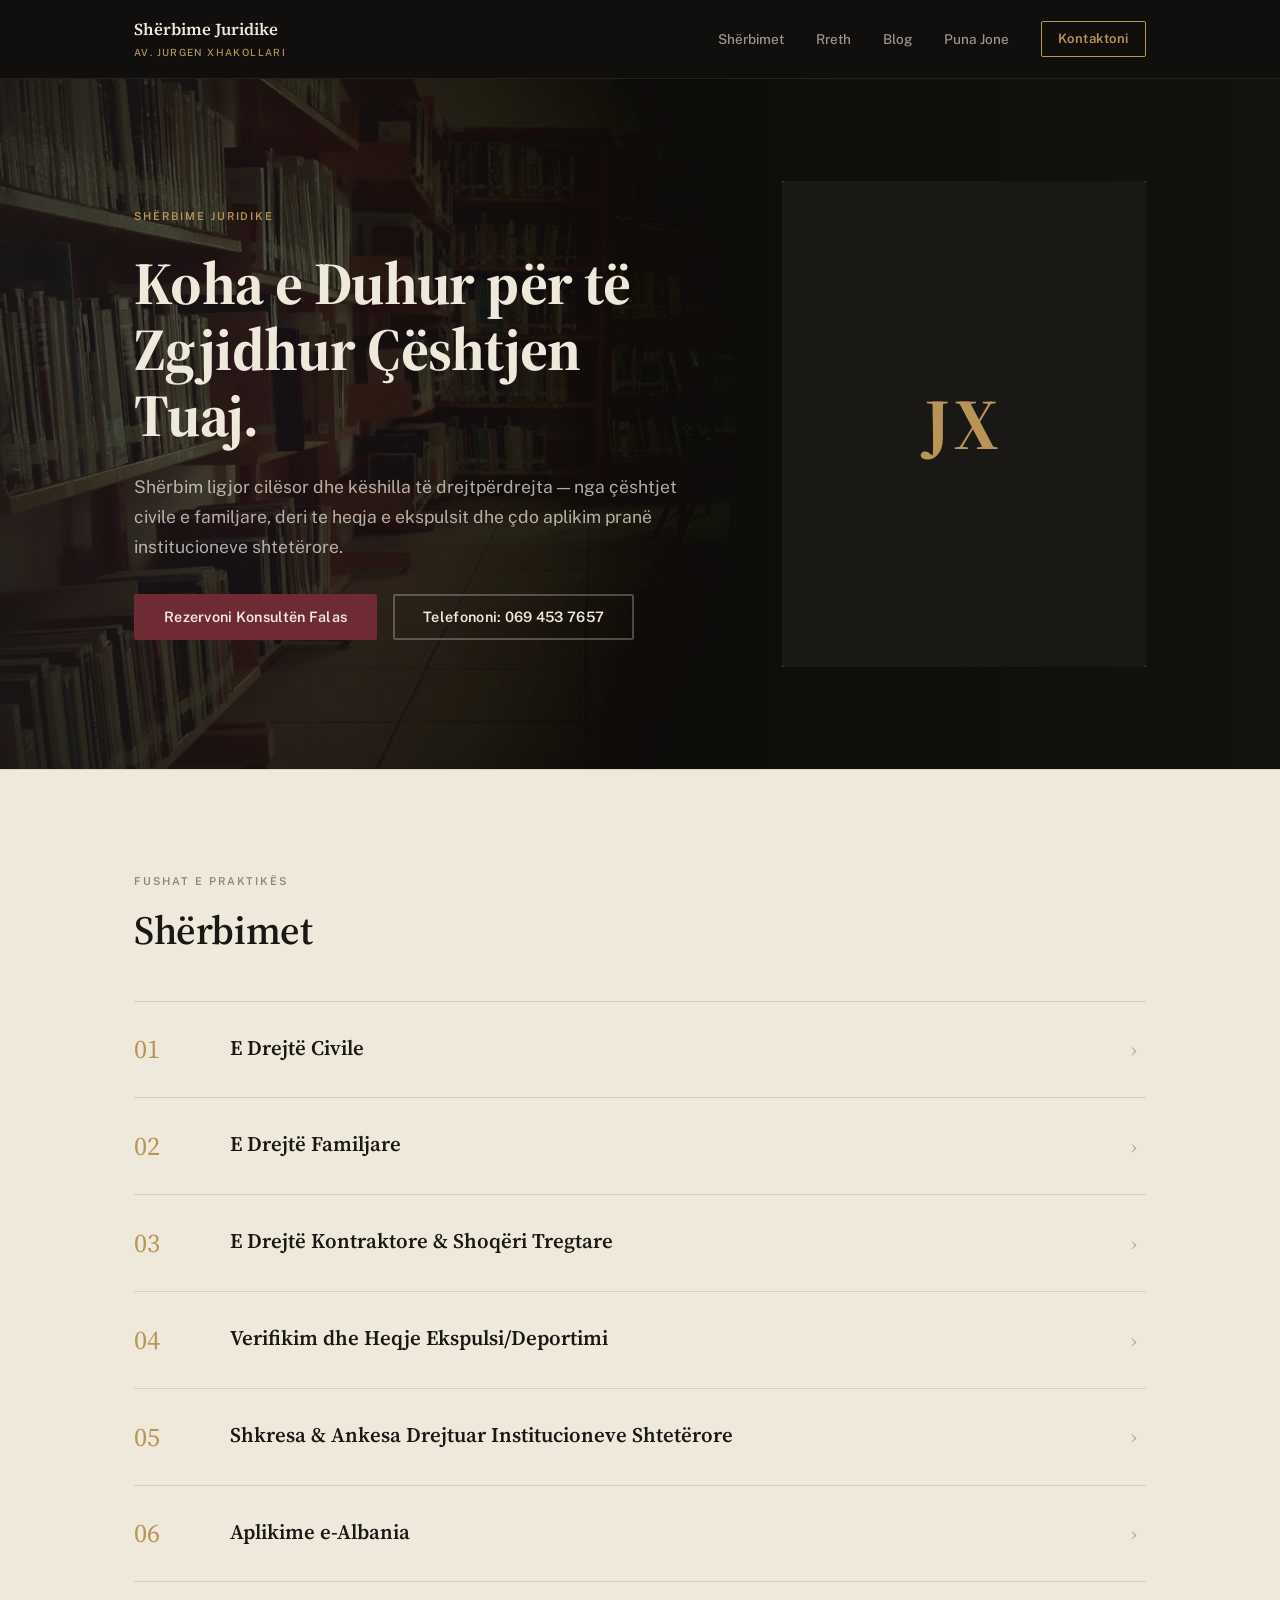
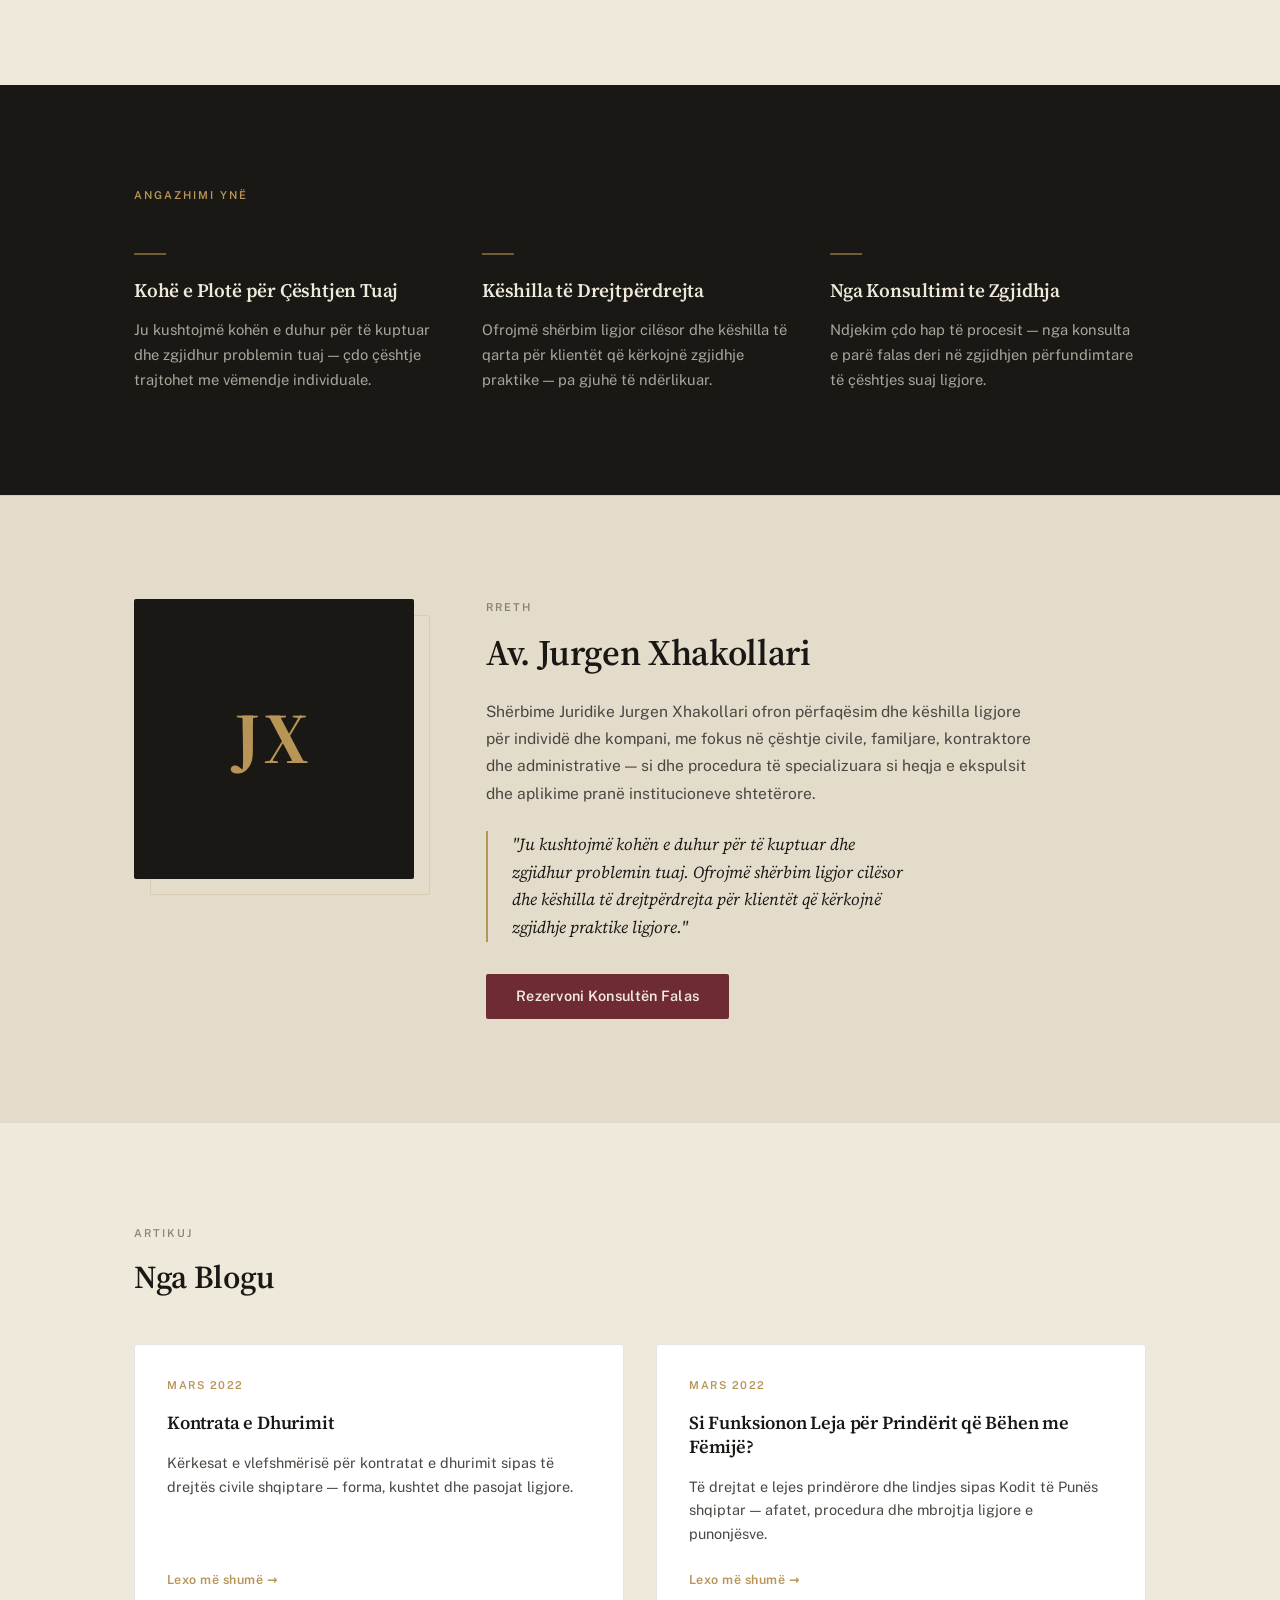
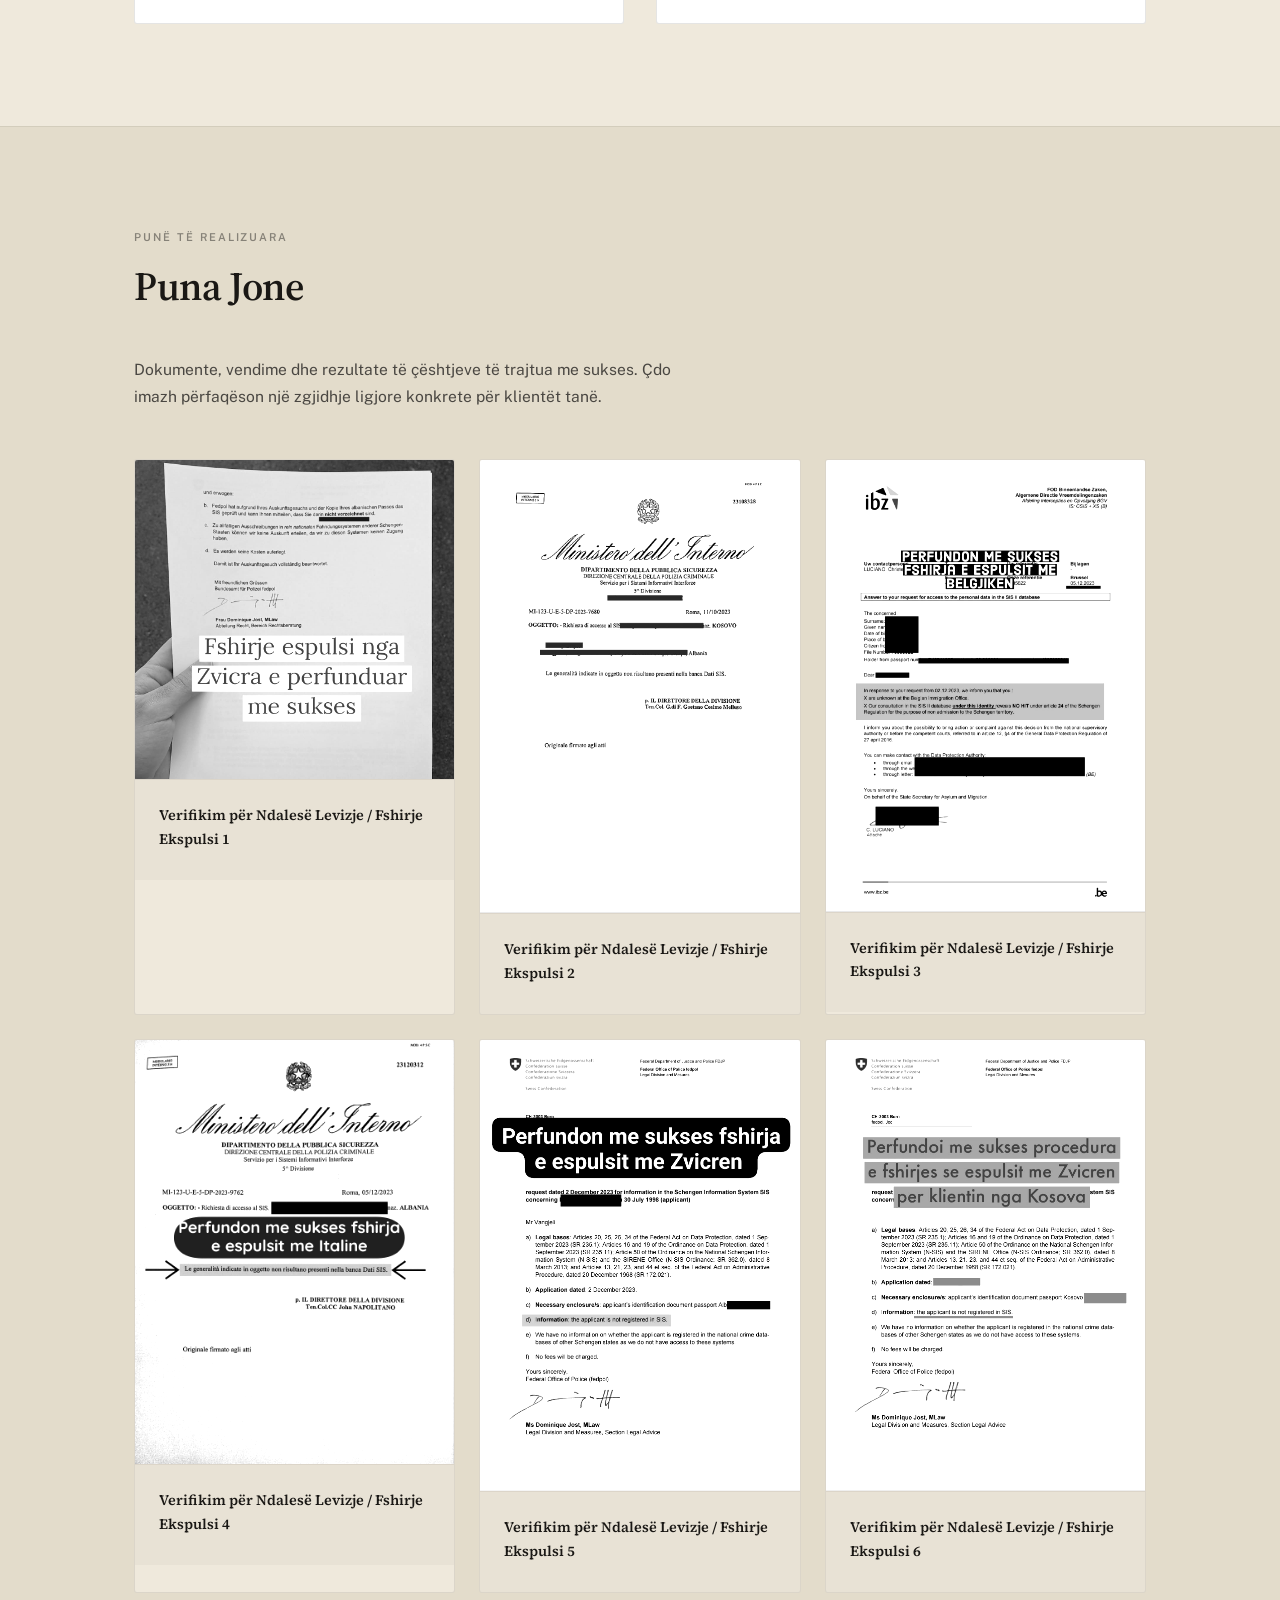
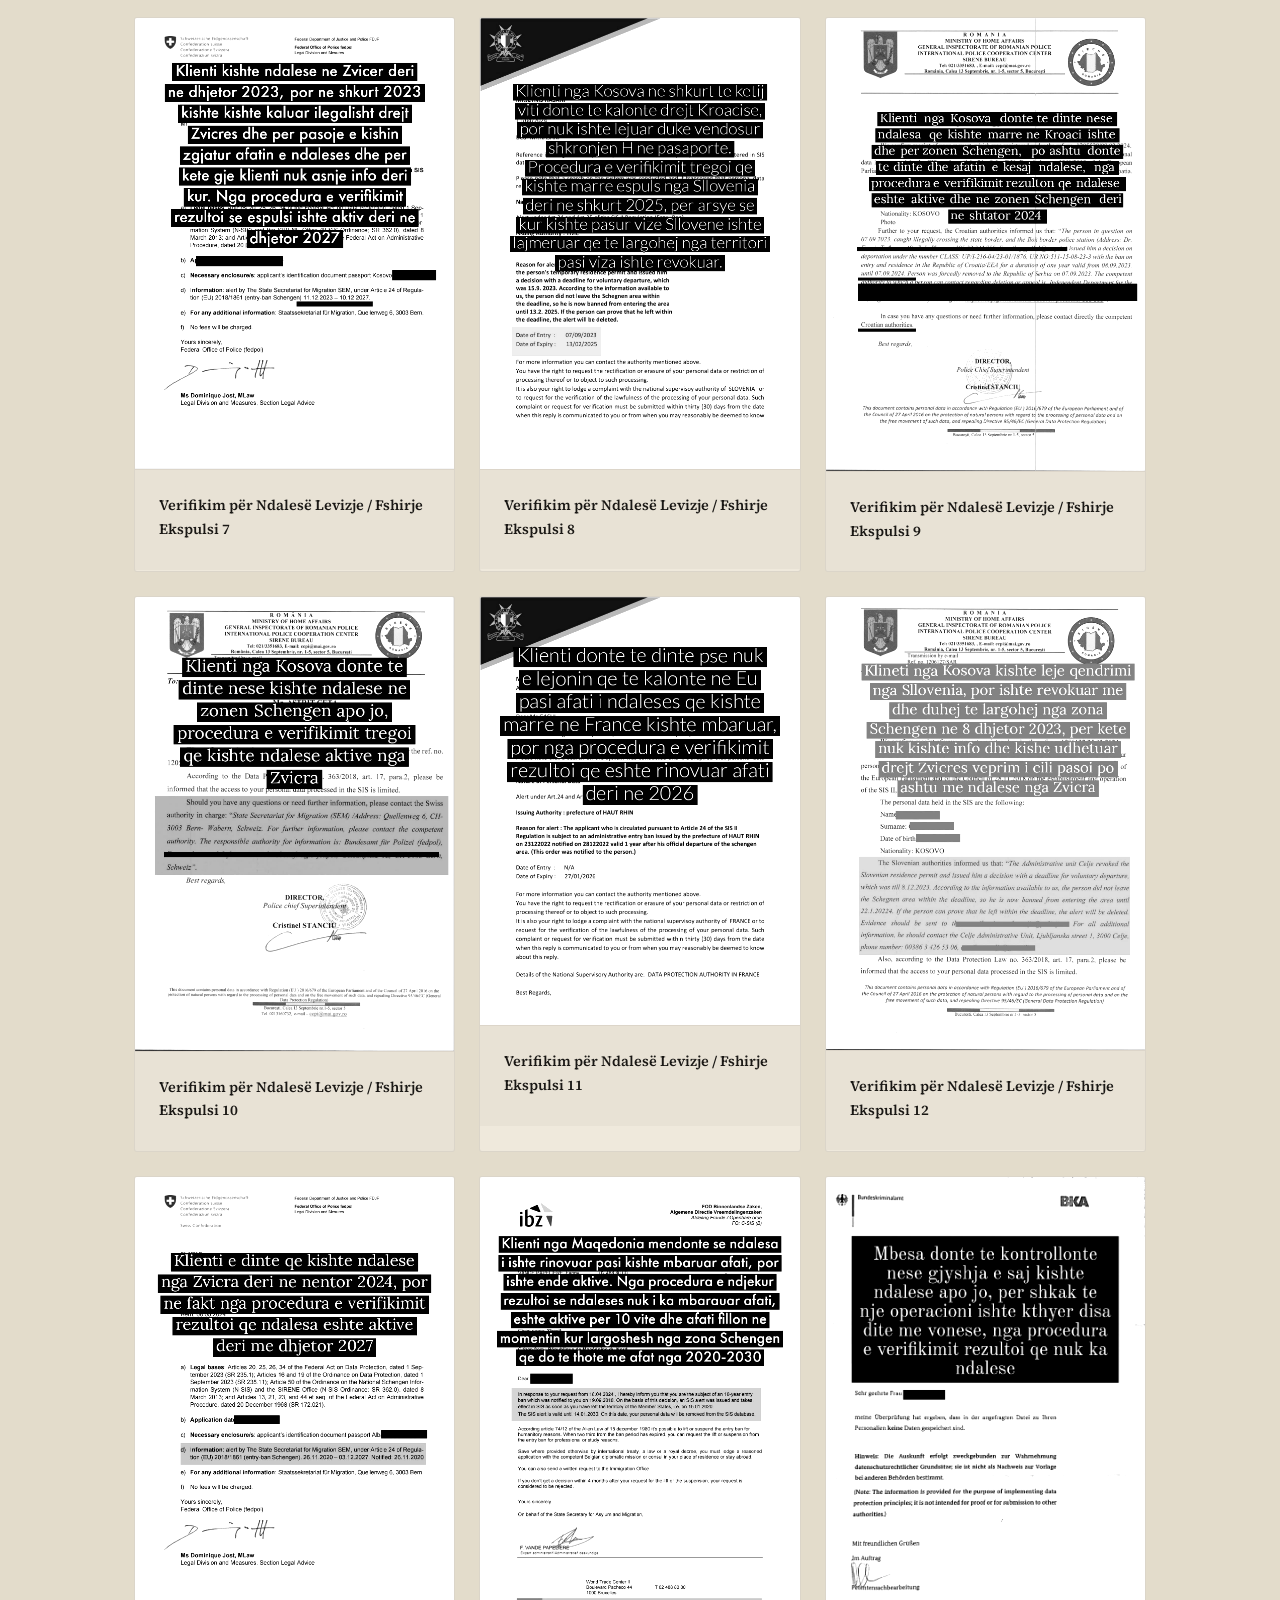
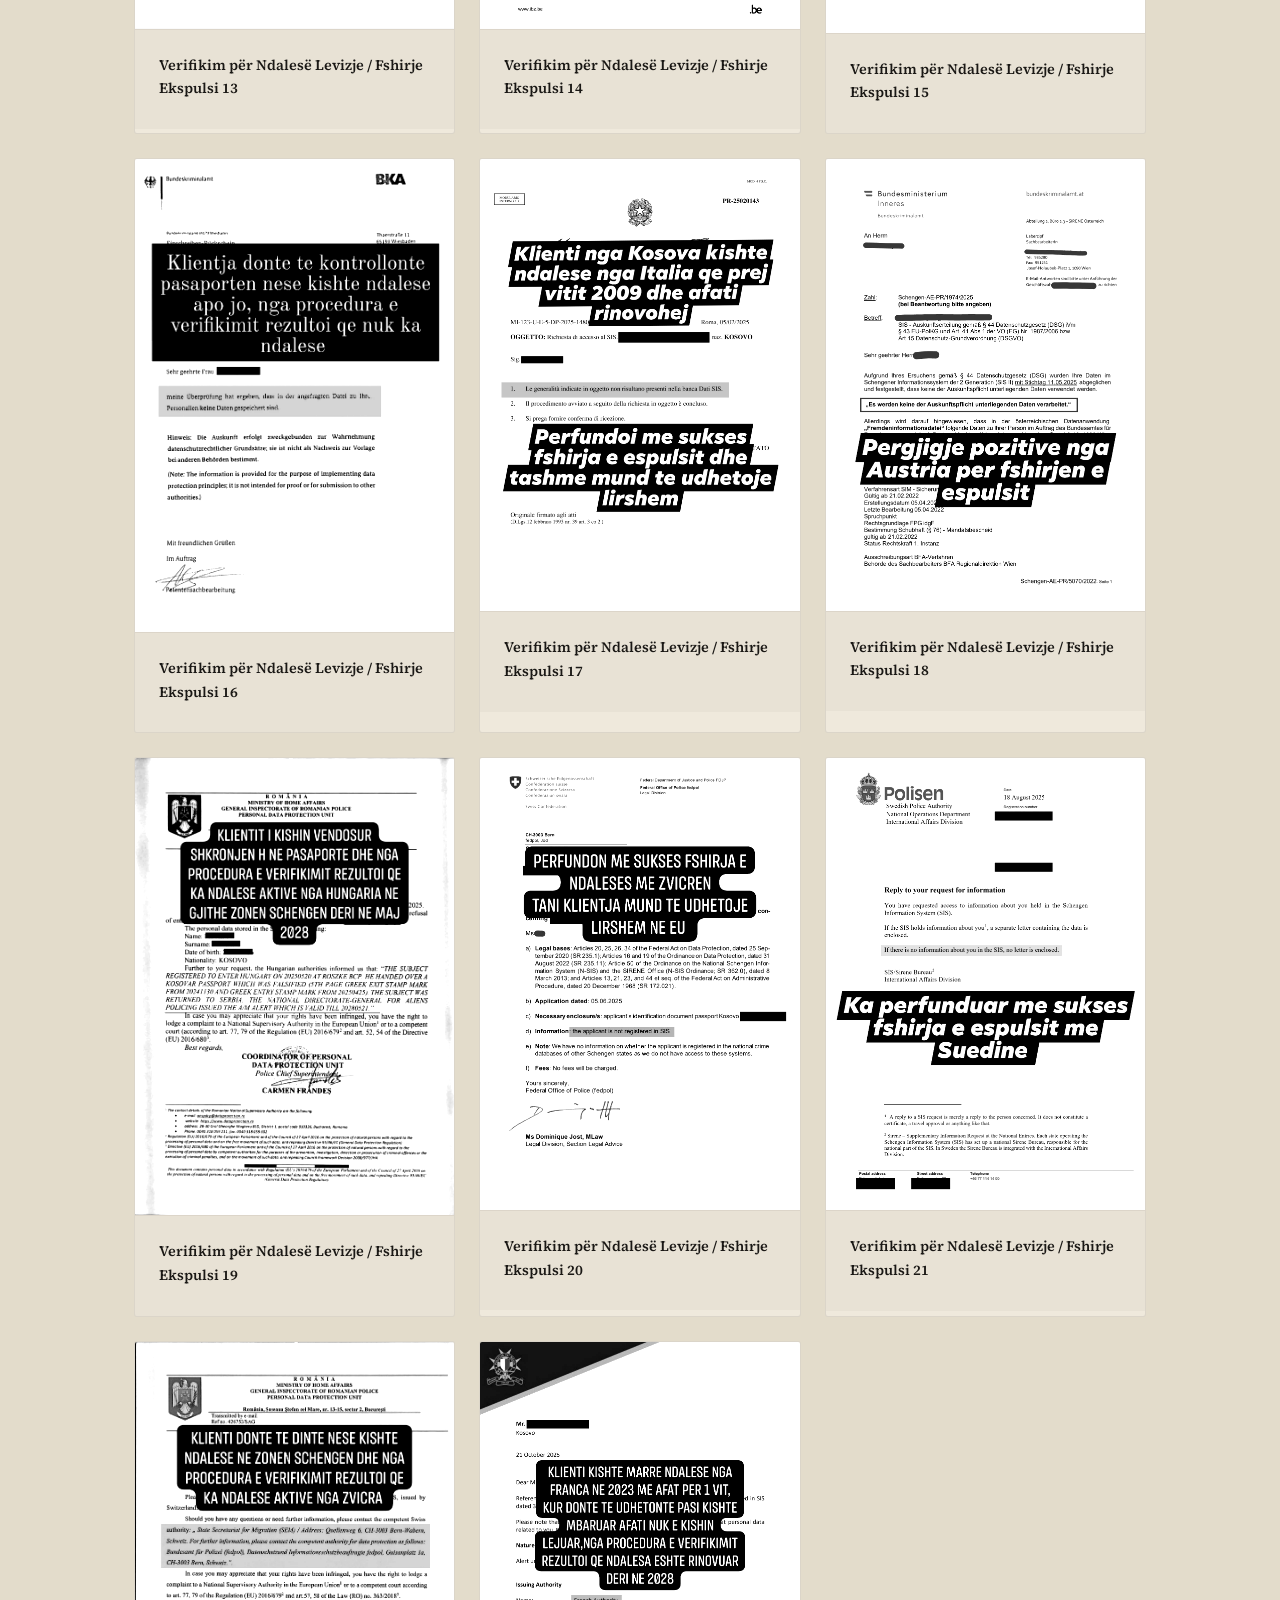
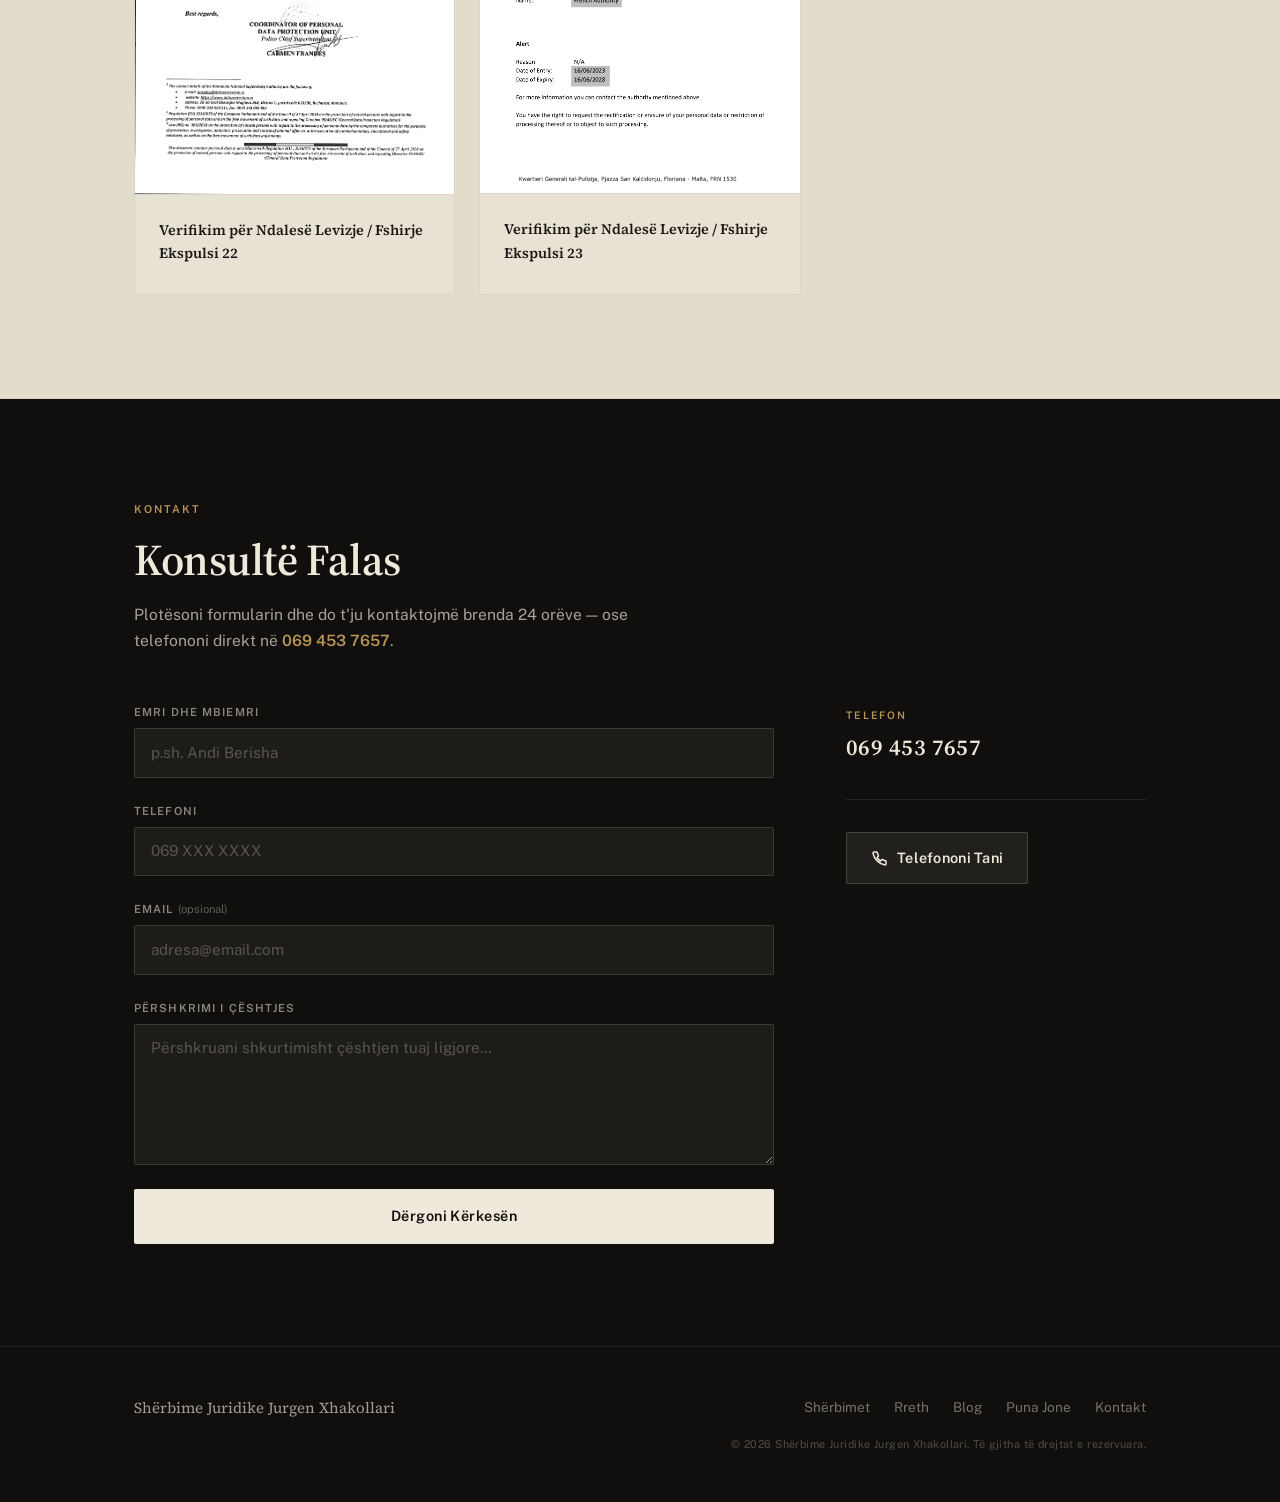
==== index.html @ 46c00a50 "Initial commit: Shërbime Juridike website" ====
<!DOCTYPE html>
<html lang="sq">
<head>
  <meta charset="UTF-8" />
  <meta name="viewport" content="width=device-width, initial-scale=1.0" />
  <title>Shërbime Juridike — Av. Jurgen Xhakollari</title>
  <meta name="description" content="Shërbim ligjor cilësor dhe këshilla të drejtpërdrejta — E Drejtë Civile, Familjare, Kontraktore, Heqje Ekspulsi dhe Aplikime e-Albania. Konsultë falas: 069 453 7657." />
  <link rel="preconnect" href="https://fonts.googleapis.com" />
  <link rel="preconnect" href="https://fonts.gstatic.com" crossorigin />
  <link href="https://fonts.googleapis.com/css2?family=Source+Serif+4:ital,opsz,wght@0,8..60,400;0,8..60,600;0,8..60,700;1,8..60,400;1,8..60,600&family=Public+Sans:ital,wght@0,300;0,400;0,500;0,600;1,400&display=swap" rel="stylesheet" />
  <link rel="stylesheet" href="styles.css" />
</head>
<body>

  <!-- HEADER -->
  <header class="site-header" role="banner">
    <div class="header-inner">
      <a href="#" class="brand" aria-label="Shërbime Juridike Jurgen Xhakollari — Kreu">
        <span class="brand-name">Shërbime Juridike</span>
        <span class="brand-sub">Av. Jurgen Xhakollari</span>
      </a>
      <nav class="header-nav" aria-label="Navigimi kryesor">
        <a href="#sherbime" class="nav-link">Shërbimet</a>
        <a href="#rreth" class="nav-link">Rreth</a>
        <a href="#blog" class="nav-link">Blog</a>
        <a href="#puna" class="nav-link">Puna Jone</a>
        <a href="#kontakt" class="nav-cta">Kontaktoni</a>
      </nav>
    </div>
  </header>

  <!-- HERO -->
  <section class="hero" id="kreu" aria-labelledby="hero-heading">
    <div class="hero-bg-video" aria-hidden="true">
      <video autoplay muted loop playsinline poster="assets/video/poster.jpg">
        <source src="assets/video/18969594-hd_1920_1080_60fps.webm" type="video/webm" />
      </video>
    </div>
    <div class="hero-inner">

      <div class="hero-text">
        <p class="eyebrow">SHËRBIME JURIDIKE</p>
        <h1 id="hero-heading" class="hero-headline">Koha e Duhur për të Zgjidhur Çështjen Tuaj.</h1>
        <p class="hero-sub">Shërbim ligjor cilësor dhe këshilla të drejtpërdrejta — nga çështjet civile e familjare, deri te heqja e ekspulsit dhe çdo aplikim pranë institucioneve shtetërore.</p>
        <div class="hero-actions">
          <a href="#kontakt" class="btn btn-primary">Rezervoni Konsultën Falas</a>
          <a href="tel:0694537657" class="btn btn-outline">Telefononi: 069 453 7657</a>
        </div>
      </div>

      <div class="hero-photo-wrap">
        <div class="photo-duotone hero-photo">
          <img
            src="https://sherbimejuridikejxh.weebly.com/uploads/1/4/0/1/140126273/editor/screenshot-20220303-160237-facebook.jpg?1646320125"
            alt="Av. Jurgen Xhakollari"
            width="420"
            height="560"
            loading="eager"
            onerror="this.closest('.photo-duotone').classList.add('photo-fallback')"
          />
          <span class="photo-initials" aria-hidden="true">JX</span>
        </div>
      </div>

    </div>
  </section>

  <!-- PRACTICE INDEX -->
  <section class="section-index" id="sherbime" aria-labelledby="index-heading">
    <div class="content-wrap">
      <p class="eyebrow eyebrow--dark">FUSHAT E PRAKTIKËS</p>
      <h2 id="index-heading" class="index-section-title">Shërbimet</h2>

      <ol class="practice-index" aria-label="Fushat e praktikës ligjore">

        <li class="index-entry" data-entry="0">
          <button class="index-head" id="btn-0" aria-expanded="false" aria-controls="body-0">
            <span class="index-num" aria-hidden="true">01</span>
            <span class="index-title">E Drejtë Civile</span>
            <span class="index-arrow" aria-hidden="true">›</span>
          </button>
          <div class="index-body" id="body-0" role="region" aria-labelledby="btn-0">
            <div class="index-body-inner">
              <p class="index-detail">Kërkesa dhe akte gjyqësore për të drejtat e pronësisë, bashkëpronësisë, uzufruktit, servitutit dhe posedimit; trashëgimi ligjore dhe testamentare; regjistrim prone pranë ASHK; përpilim kërkesash dhe dokumentesh ligjore.</p>
            </div>
          </div>
        </li>

        <li class="index-entry" data-entry="1">
          <button class="index-head" id="btn-1" aria-expanded="false" aria-controls="body-1">
            <span class="index-num" aria-hidden="true">02</span>
            <span class="index-title">E Drejtë Familjare</span>
            <span class="index-arrow" aria-hidden="true">›</span>
          </button>
          <div class="index-body" id="body-1" role="region" aria-labelledby="btn-1">
            <div class="index-body-inner">
              <p class="index-detail">Asistencë, përpilim dhe mbrojtje ligjore në divorc; caktim, kontestim ose modifikim alimentacioni; kontestim atësie ose amësie; çështje të tjera të së drejtës familjare.</p>
            </div>
          </div>
        </li>

        <li class="index-entry" data-entry="2">
          <button class="index-head" id="btn-2" aria-expanded="false" aria-controls="body-2">
            <span class="index-num" aria-hidden="true">03</span>
            <span class="index-title">E Drejtë Kontraktore &amp; Shoqëri Tregtare</span>
            <span class="index-arrow" aria-hidden="true">›</span>
          </button>
          <div class="index-body" id="body-2" role="region" aria-labelledby="btn-2">
            <div class="index-body-inner">
              <p class="index-detail">Përpilim statuti dhe dokumentesh themeluese për shoqëri tregtare; konsulencë për hartimin e të gjitha llojeve të kontratave.</p>
            </div>
          </div>
        </li>

        <li class="index-entry" data-entry="3">
          <button class="index-head" id="btn-3" aria-expanded="false" aria-controls="body-3">
            <span class="index-num" aria-hidden="true">04</span>
            <span class="index-title">Verifikim dhe Heqje Ekspulsi/Deportimi</span>
            <span class="index-arrow" aria-hidden="true">›</span>
          </button>
          <div class="index-body" id="body-3" role="region" aria-labelledby="btn-3">
            <div class="index-body-inner">
              <p class="index-detail">Verifikim dhe heqje e urdhrave të ekspulsit ose deportimit — procedurë e plotë, e ligjshme dhe e dokumentuar.</p>
            </div>
          </div>
        </li>

        <li class="index-entry" data-entry="4">
          <button class="index-head" id="btn-4" aria-expanded="false" aria-controls="body-4">
            <span class="index-num" aria-hidden="true">05</span>
            <span class="index-title">Shkresa &amp; Ankesa Drejtuar Institucioneve Shtetërore</span>
            <span class="index-arrow" aria-hidden="true">›</span>
          </button>
          <div class="index-body" id="body-4" role="region" aria-labelledby="btn-4">
            <div class="index-body-inner">
              <p class="index-detail">Përpilim i shkresave dhe ankesave zyrtare drejtuar çdo institucioni shtetëror.</p>
            </div>
          </div>
        </li>

        <li class="index-entry" data-entry="5">
          <button class="index-head" id="btn-5" aria-expanded="false" aria-controls="body-5">
            <span class="index-num" aria-hidden="true">06</span>
            <span class="index-title">Aplikime e-Albania</span>
            <span class="index-arrow" aria-hidden="true">›</span>
          </button>
          <div class="index-body" id="body-5" role="region" aria-labelledby="btn-5">
            <div class="index-body-inner">
              <p class="index-detail">Aplikime shërbimesh ASHK, regjistrim në Regjistrin e Pronarëve Përfitues, Deklaratë Vjetore e të Ardhurave Personale (e-filing), dhe çdo shërbim tjetër të portalit e-Albania.</p>
            </div>
          </div>
        </li>

      </ol>
    </div>
  </section>

  <!-- WHY -->
  <section class="section-why" id="pse" aria-labelledby="why-heading">
    <div class="content-wrap">
      <p class="eyebrow">ANGAZHIMI YNË</p>
      <h2 id="why-heading" class="sr-only">Pse Shërbime Juridike Jurgen Xhakollari</h2>
      <div class="why-pillars">

        <div class="why-pillar">
          <div class="pillar-line" aria-hidden="true"></div>
          <h3 class="pillar-title">Kohë e Plotë për Çështjen Tuaj</h3>
          <p class="pillar-body">Ju kushtojmë kohën e duhur për të kuptuar dhe zgjidhur problemin tuaj — çdo çështje trajtohet me vëmendje individuale.</p>
        </div>

        <div class="why-pillar">
          <div class="pillar-line" aria-hidden="true"></div>
          <h3 class="pillar-title">Këshilla të Drejtpërdrejta</h3>
          <p class="pillar-body">Ofrojmë shërbim ligjor cilësor dhe këshilla të qarta për klientët që kërkojnë zgjidhje praktike — pa gjuhë të ndërlikuar.</p>
        </div>

        <div class="why-pillar">
          <div class="pillar-line" aria-hidden="true"></div>
          <h3 class="pillar-title">Nga Konsultimi te Zgjidhja</h3>
          <p class="pillar-body">Ndjekim çdo hap të procesit — nga konsulta e parë falas deri në zgjidhjen përfundimtare të çështjes suaj ligjore.</p>
        </div>

      </div>
    </div>
  </section>

  <!-- ABOUT -->
  <section class="section-about" id="rreth" aria-labelledby="about-heading">
    <div class="content-wrap">
      <div class="about-grid">

        <div class="about-photo-col">
          <div class="photo-duotone about-photo photo-warm">
            <img
              src="https://sherbimejuridikejxh.weebly.com/uploads/1/4/0/1/140126273/editor/screenshot-20220303-160237-facebook.jpg?1646320125"
              alt="Av. Jurgen Xhakollari"
              width="360"
              height="480"
              loading="lazy"
              onerror="this.closest('.photo-duotone').classList.add('photo-fallback')"
            />
            <span class="photo-initials" aria-hidden="true">JX</span>
          </div>
        </div>

        <div class="about-text">
          <p class="eyebrow eyebrow--dark">RRETH</p>
          <h2 id="about-heading">Av. Jurgen Xhakollari</h2>
          <!-- [PLACEHOLDER: vite experience, nr. licensimi, bio e shkurtër — konfirmo direkt me klientin] -->
          <p class="about-bio">Shërbime Juridike Jurgen Xhakollari ofron përfaqësim dhe këshilla ligjore për individë dhe kompani, me fokus në çështje civile, familjare, kontraktore dhe administrative — si dhe procedura të specializuara si heqja e ekspulsit dhe aplikime pranë institucioneve shtetërore.</p>
          <blockquote class="about-promise">"Ju kushtojmë kohën e duhur për të kuptuar dhe zgjidhur problemin tuaj. Ofrojmë shërbim ligjor cilësor dhe këshilla të drejtpërdrejta për klientët që kërkojnë zgjidhje praktike ligjore."</blockquote>
          <div class="about-cta">
            <a href="#kontakt" class="btn btn-primary-bone">Rezervoni Konsultën Falas</a>
          </div>
        </div>

      </div>
    </div>
  </section>

  <!-- ARTICLES -->
  <section class="section-blog" id="blog" aria-labelledby="blog-heading">
    <div class="content-wrap">
      <p class="eyebrow eyebrow--dark">ARTIKUJ</p>
      <h2 id="blog-heading">Nga Blogu</h2>

      <div class="articles-grid">

        <article class="article-card" aria-labelledby="art-1-title">
          <p class="article-date">Mars 2022</p>
          <h3 id="art-1-title" class="article-title">Kontrata e Dhurimit</h3>
          <p class="article-excerpt">Kërkesat e vlefshmërisë për kontratat e dhurimit sipas të drejtës civile shqiptare — forma, kushtet dhe pasojat ligjore.</p>
          <a href="blog/kontrata-e-dhurimit.html" class="article-link">Lexo më shumë</a>
        </article>

        <article class="article-card" aria-labelledby="art-2-title">
          <p class="article-date">Mars 2022</p>
          <h3 id="art-2-title" class="article-title">Si Funksionon Leja për Prindërit që Bëhen me Fëmijë?</h3>
          <p class="article-excerpt">Të drejtat e lejes prindërore dhe lindjes sipas Kodit të Punës shqiptar — afatet, procedura dhe mbrojtja ligjore e punonjësve.</p>
          <a href="blog/leja-prinderore.html" class="article-link">Lexo më shumë</a>
        </article>

      </div>
    </div>
  </section>

  <!-- PUNA JONE -->
  <section class="section-work" id="puna" aria-labelledby="work-heading">
    <div class="content-wrap">
      <p class="eyebrow eyebrow--dark">PUNË TË REALIZUARA</p>
      <h2 id="work-heading" class="index-section-title">Puna Jone</h2>
      <p class="work-intro">Dokumente, vendime dhe rezultate të çështjeve të trajtua me sukses. Çdo imazh përfaqëson një zgjidhje ligjore konkrete për klientët tanë.</p>

      <div class="work-grid" id="workGrid" role="list" aria-label="Galeria e dokumenteve dhe rezultateve">
        <!-- Images injected by JS -->
      </div>
    </div>
  </section>

  <!-- LIGHTBOX MODAL -->
  <div class="lightbox" id="lightbox" role="dialog" aria-modal="true" aria-label="Shikim i madh i dokumentit" hidden>
    <button class="lightbox-close" aria-label="Mbyll" id="lightboxClose">
      <svg width="24" height="24" viewBox="0 0 24 24" fill="none" aria-hidden="true">
        <path d="M18 6L6 18M6 6l12 12" stroke="currentColor" stroke-width="2" stroke-linecap="round"/>
      </svg>
    </button>
    <button class="lightbox-nav lightbox-prev" aria-label="I mëparshëm" id="lightboxPrev">
      <svg width="24" height="24" viewBox="0 0 24 24" fill="none" aria-hidden="true">
        <path d="M15 18l-6-6 6-6" stroke="currentColor" stroke-width="2" stroke-linecap="round" stroke-linejoin="round"/>
      </svg>
    </button>
    <button class="lightbox-nav lightbox-next" aria-label="I tjetri" id="lightboxNext">
      <svg width="24" height="24" viewBox="0 0 24 24" fill="none" aria-hidden="true">
        <path d="M9 6l6 6-6 6" stroke="currentColor" stroke-width="2" stroke-linecap="round" stroke-linejoin="round"/>
      </svg>
    </button>
    <div class="lightbox-content">
      <img id="lightboxImage" src="" alt="" />
    </div>
    <div class="lightbox-caption" id="lightboxCaption"></div>
  </div>

  <!-- CONTACT -->
  <section class="section-contact" id="kontakt" aria-labelledby="contact-heading">
    <div class="content-wrap">
      <p class="eyebrow">KONTAKT</p>
      <h2 id="contact-heading">Konsultë Falas</h2>
      <p class="contact-intro">Plotësoni formularin dhe do t'ju kontaktojmë brenda 24 orëve — ose telefononi direkt në <a href="tel:0694537657" class="contact-intro-link">069 453 7657</a>.</p>

      <div class="contact-grid">

        <!-- [PLACEHOLDER: form action — connect to Formspree / Netlify / backend once email is confirmed] -->
        <form class="contact-form" id="contactForm" action="#" method="post" novalidate>
          <div class="form-field">
            <label for="emri" class="form-label">Emri dhe Mbiemri</label>
            <input type="text" id="emri" name="emri" class="form-input" autocomplete="name" required placeholder="p.sh. Andi Berisha" />
          </div>
          <div class="form-field">
            <label for="telefoni" class="form-label">Telefoni</label>
            <input type="tel" id="telefoni" name="telefoni" class="form-input" autocomplete="tel" required placeholder="069 XXX XXXX" />
          </div>
          <div class="form-field">
            <label for="email-field" class="form-label">Email <span class="form-optional">(opsional)</span></label>
            <input type="email" id="email-field" name="email" class="form-input" autocomplete="email" placeholder="adresa@email.com" />
          </div>
          <div class="form-field">
            <label for="pershkrimi" class="form-label">Përshkrimi i Çështjes</label>
            <textarea id="pershkrimi" name="pershkrimi" class="form-textarea" rows="5" required placeholder="Përshkruani shkurtimisht çështjen tuaj ligjore…"></textarea>
          </div>
          <button type="submit" class="btn-submit">Dërgoni Kërkesën</button>
          <div class="form-success" id="formSuccess" role="alert" aria-live="polite" hidden>
            Faleminderit! Do t'ju kontaktojmë brenda 24 orëve.
          </div>
        </form>

        <div class="contact-info">
          <div class="contact-item">
            <span class="contact-label">TELEFON</span>
            <a href="tel:0694537657" class="contact-phone">069 453 7657</a>
          </div>
          <!-- [PLACEHOLDER: email — readable on his Kontakt page in a real browser; add once confirmed] -->
          <!-- [PLACEHOLDER: address / city — not published on his current site; confirm with client] -->
          <hr class="contact-rule" aria-hidden="true" />
          <a href="tel:0694537657" class="btn-call">
            <svg width="18" height="18" viewBox="0 0 18 18" fill="none" aria-hidden="true" focusable="false">
              <path d="M3 3h3l1.5 4L6 8.5a10.5 10.5 0 0 0 3.5 3.5L11 10.5l4 1.5v3a1 1 0 0 1-1 1A15 15 0 0 1 2 4a1 1 0 0 1 1-1z" stroke="currentColor" stroke-width="1.5" stroke-linecap="round" stroke-linejoin="round"/>
            </svg>
            Telefononi Tani
          </a>
        </div>

      </div>
    </div>
  </section>

  <!-- FOOTER -->
  <footer class="site-footer" role="contentinfo">
    <div class="footer-inner">
      <span class="footer-name">Shërbime Juridike Jurgen Xhakollari</span>
      <nav class="footer-nav" aria-label="Lidhje">
        <a href="#sherbime">Shërbimet</a>
        <a href="#rreth">Rreth</a>
        <a href="#blog">Blog</a>
        <a href="#puna">Puna Jone</a>
        <a href="#kontakt">Kontakt</a>
      </nav>
      <p class="footer-legal">© 2026 Shërbime Juridike Jurgen Xhakollari. Të gjitha të drejtat e rezervuara.</p>
    </div>
  </footer>

  <!-- STICKY MOBILE BAR -->
  <div class="mobile-bar" role="complementary" aria-label="Kontakt i shpejtë">
    <a href="tel:0694537657" class="mobile-btn mobile-btn-call" aria-label="Telefononi 069 453 7657">
      <svg width="18" height="18" viewBox="0 0 18 18" fill="none" aria-hidden="true">
        <path d="M3 3h3l1.5 4L6 8.5a10.5 10.5 0 0 0 3.5 3.5L11 10.5l4 1.5v3a1 1 0 0 1-1 1A15 15 0 0 1 2 4a1 1 0 0 1 1-1z" stroke="currentColor" stroke-width="1.5" stroke-linecap="round" stroke-linejoin="round"/>
      </svg>
      <span>Telefononi</span>
    </a>
    <a href="#kontakt" class="mobile-btn mobile-btn-consult">Konsultë Falas</a>
  </div>

  <script src="stamp.js"></script>
</body>
</html>
---- styles.css ----
/* ============================================================
   SHËRBIME JURIDIKE JURGEN XHAKOLLARI
   Design System: "The Casebook"
   Mobile-first. All values resolve from tokens.
   ============================================================ */

/* ---- TOKENS ---- */
:root {
  --noir:       #1A1815;
  --noir-deep:  #110F0D;
  --bone:       #EFE9DC;
  --bone-soft:  #E3DCCB;
  --oxblood:    #6E2B33;
  --slate:      #4A4742;
  --gold-foil:  #B89456;

  --font-display: 'Source Serif 4', Georgia, serif;
  --font-body:    'Public Sans', system-ui, sans-serif;

  --space-1: 0.5rem;
  --space-2: 1rem;
  --space-3: 1.5rem;
  --space-4: 2rem;
  --space-5: 3rem;
  --space-6: 4.5rem;
  --space-7: 7rem;

  --radius-sm: 2px;
  --radius-md: 3px;

  --max-w:       1140px;
  --section-v:   clamp(var(--space-5), 8vw, var(--space-7));
  --section-h:   clamp(var(--space-3), 5vw, var(--space-6));
}

/* ---- RESET ---- */
*, *::before, *::after { box-sizing: border-box; margin: 0; padding: 0; }
html { scroll-behavior: smooth; font-size: 16px; }
body {
  font-family: var(--font-body);
  font-size: 1rem;
  line-height: 1.65;
  color: var(--slate);
  background: var(--bone);
  -webkit-font-smoothing: antialiased;
}
img   { max-width: 100%; display: block; }
a     { color: inherit; }
address { font-style: normal; }
ol, ul  { list-style: none; }
button  { cursor: pointer; border: none; background: none; font: inherit; color: inherit; }

/* ---- FOCUS ---- */
:focus-visible {
  outline: 2px solid var(--gold-foil);
  outline-offset: 3px;
  border-radius: var(--radius-sm);
}

/* ---- TYPOGRAPHY ---- */
h1, h2, h3 {
  font-family: var(--font-display);
  line-height: 1.15;
  letter-spacing: -0.01em;
}

.eyebrow {
  font-family: var(--font-body);
  font-size: 0.68rem;
  font-weight: 600;
  letter-spacing: 0.18em;
  text-transform: uppercase;
  color: var(--gold-foil);
  display: block;
  margin-bottom: var(--space-2);
}
.eyebrow--dark { color: var(--slate); opacity: 0.6; }

/* ---- LAYOUT ---- */
.content-wrap {
  width: 100%;
  max-width: var(--max-w);
  margin-inline: auto;
  padding-inline: var(--section-h);
}

/* ---- BUTTONS ---- */
.btn {
  display: inline-flex;
  align-items: center;
  gap: 0.5rem;
  padding: 0.85rem 1.75rem;
  font-family: var(--font-body);
  font-size: 0.9rem;
  font-weight: 600;
  text-decoration: none;
  border-radius: var(--radius-sm);
  border: 2px solid transparent;
  transition: background 0.2s, color 0.2s, border-color 0.2s;
  letter-spacing: 0.02em;
  cursor: pointer;
  line-height: 1;
}
.btn:active { transform: translateY(1px); }

.btn-primary {
  background: var(--oxblood);
  color: var(--bone);
  border-color: var(--oxblood);
}
.btn-primary:hover { background: #5a2229; border-color: #5a2229; }

.btn-outline {
  background: transparent;
  color: var(--bone);
  border-color: rgba(239, 233, 220, 0.28);
}
.btn-outline:hover { border-color: var(--gold-foil); color: var(--gold-foil); }

.btn-primary-bone {
  background: var(--oxblood);
  color: var(--bone);
  border-color: var(--oxblood);
  display: inline-flex;
  align-items: center;
  gap: 0.5rem;
  padding: 0.85rem 1.75rem;
  font-family: var(--font-body);
  font-size: 0.9rem;
  font-weight: 600;
  text-decoration: none;
  border-radius: var(--radius-sm);
  letter-spacing: 0.02em;
  transition: background 0.2s, border-color 0.2s;
}
.btn-primary-bone:hover { background: #5a2229; border-color: #5a2229; }

/* ============================================================
   HEADER
   ============================================================ */
.site-header {
  position: sticky;
  top: 0;
  z-index: 100;
  background: var(--noir-deep);
  border-bottom: 1px solid rgba(239, 233, 220, 0.08);
}

.header-inner {
  max-width: var(--max-w);
  margin-inline: auto;
  padding-inline: var(--section-h);
  padding-block: var(--space-2);
  display: flex;
  align-items: center;
  justify-content: space-between;
  gap: var(--space-3);
}

.brand {
  display: flex;
  flex-direction: column;
  gap: 0.1rem;
  text-decoration: none;
  flex-shrink: 0;
}
.brand-name {
  font-family: var(--font-display);
  font-size: clamp(0.9rem, 2vw, 1.05rem);
  font-weight: 600;
  color: var(--bone);
}
.brand-sub {
  font-family: var(--font-body);
  font-size: 0.62rem;
  font-weight: 500;
  letter-spacing: 0.14em;
  text-transform: uppercase;
  color: var(--gold-foil);
}

.header-nav {
  display: flex;
  align-items: center;
  gap: clamp(var(--space-2), 3vw, var(--space-4));
}

.nav-link {
  font-size: 0.85rem;
  font-weight: 500;
  color: rgba(239, 233, 220, 0.62);
  text-decoration: none;
  transition: color 0.2s;
}
.nav-link:hover { color: var(--bone); }

@media (max-width: 599px) {
  .nav-link { display: none; }
}

.nav-cta {
  padding: 0.4rem 1rem;
  border: 1px solid var(--gold-foil);
  border-radius: var(--radius-sm);
  font-family: var(--font-body);
  font-size: 0.82rem;
  font-weight: 600;
  color: var(--gold-foil);
  text-decoration: none;
  letter-spacing: 0.04em;
  transition: background 0.2s, color 0.2s;
  white-space: nowrap;
}
.nav-cta:hover { background: var(--gold-foil); color: var(--noir-deep); }

/* ============================================================
   HERO
   ============================================================ */
.hero {
  background: var(--noir);
  color: var(--bone);
  padding-block: var(--section-v);
  position: relative;
  overflow: hidden;
}

/* Background video */
.hero-bg-video {
  position: absolute;
  inset: 0;
  z-index: 0;
  overflow: hidden;
}
.hero-bg-video video {
  width: 100%;
  height: 100%;
  object-fit: cover;
  display: block;
}

/* Dark gradient overlay on video */
.hero-bg-video::after {
  content: '';
  position: absolute;
  inset: 0;
  background:
    linear-gradient(to right, rgba(26, 24, 21, 0.85) 0%, rgba(26, 24, 21, 0.45) 50%, rgba(26, 24, 21, 0.70) 100%);
  pointer-events: none;
}

@media (max-width: 767px) {
  .hero-bg-video::after {
    background:
      linear-gradient(to bottom, rgba(26, 24, 21, 0.50) 0%, rgba(26, 24, 21, 0.85) 100%);
  }
}

/* Respect reduced motion — show poster instead of video */
@media (prefers-reduced-motion: reduce) {
  .hero-bg-video video { display: none; }
}



.hero-inner {
  position: relative;
  z-index: 2;
  max-width: var(--max-w);
  margin-inline: auto;
  padding-inline: var(--section-h);
  display: flex;
  flex-direction: column;
  align-items: center;
  gap: var(--space-6);
}

@media (min-width: 768px) {
  .hero-inner {
    flex-direction: row;
    align-items: center;
    gap: var(--space-5);
  }
}

.hero-text {
  flex: 1;
  min-width: 0;
}

.hero .eyebrow {
  color: var(--gold-foil);
  margin-bottom: var(--space-3);
}

.hero-headline {
  font-family: var(--font-display);
  font-size: clamp(2.1rem, 5.5vw, 3.75rem);
  font-weight: 700;
  color: var(--bone);
  margin-bottom: var(--space-3);
  max-width: 18ch;
  line-height: 1.1;
}

.hero-sub {
  font-size: clamp(1rem, 1.8vw, 1.1rem);
  color: rgba(239, 233, 220, 0.72);
  max-width: 50ch;
  margin-bottom: var(--space-4);
  line-height: 1.72;
}

.hero-actions {
  display: flex;
  flex-wrap: wrap;
  gap: var(--space-2);
}

.hero-photo-wrap {
  flex-shrink: 0;
  width: min(300px, 100%);
}

@media (min-width: 768px) {
  .hero-photo-wrap { width: clamp(240px, 36%, 380px); }
}

/* ============================================================
   PHOTO DUOTONE COMPONENT
   ============================================================ */
.photo-duotone {
  position: relative;
  border-radius: var(--radius-sm);
  overflow: hidden;
  /* The background color becomes the "highlight" tone in the duotone */
  background: var(--bone-soft);
  width: 100%;
}

.hero-photo  { aspect-ratio: 3 / 4; }
.about-photo { aspect-ratio: 1 / 1; }

.photo-duotone img {
  width: 100%;
  height: 100%;
  object-fit: cover;
  object-position: top center;
  display: block;
  /* Grayscale + multiply against bone background = noir shadows / bone highlights */
  filter: grayscale(100%) contrast(1.08) brightness(1.05);
  mix-blend-mode: multiply;
}

/* About photo: warm instead of hard duotone */
.photo-warm {
  background: var(--bone-soft);
}
.photo-warm img {
  filter: grayscale(25%) sepia(14%) contrast(1.06) brightness(1.04);
  mix-blend-mode: normal;
}

/* Fallback: show initials when image fails */
.photo-duotone.photo-fallback img { display: none; }

.photo-initials {
  display: none;
  position: absolute;
  inset: 0;
  align-items: center;
  justify-content: center;
  font-family: var(--font-display);
  font-size: clamp(2.5rem, 8vw, 4.5rem);
  font-weight: 700;
  color: var(--gold-foil);
  letter-spacing: 0.06em;
  background: var(--noir);
}
.photo-duotone.photo-fallback .photo-initials { display: flex; }

/* ============================================================
   PRACTICE INDEX
   ============================================================ */
.section-index {
  background: var(--bone);
  padding-block: var(--section-v);
  border-top: 1px solid rgba(74, 71, 66, 0.12);
}

.index-section-title {
  font-family: var(--font-display);
  font-size: clamp(1.75rem, 3.5vw, 2.5rem);
  color: var(--noir);
  margin-bottom: var(--space-5);
  font-weight: 600;
}

.practice-index {
  border-top: 1px solid rgba(74, 71, 66, 0.16);
}

/* Entry row */
.index-entry {
  border-bottom: 1px solid rgba(74, 71, 66, 0.16);
}

/* The clickable row header */
.index-head {
  width: 100%;
  display: grid;
  grid-template-columns: clamp(3rem, 6vw, 4.5rem) 1fr 1.5rem;
  align-items: center;
  gap: var(--space-3);
  padding-block: clamp(var(--space-3), 3vw, var(--space-4));
  text-align: left;
  background: none;
  border: none;
  cursor: pointer;
  position: relative;
}

@media (max-width: 399px) {
  .index-head { grid-template-columns: 2.75rem 1fr 1.25rem; gap: var(--space-2); }
}

.index-num {
  font-family: var(--font-display);
  font-size: clamp(1.15rem, 2.5vw, 1.65rem);
  font-weight: 400;
  color: var(--gold-foil);
  line-height: 1;
  flex-shrink: 0;
  transition: color 0.2s;
}

.index-title {
  font-family: var(--font-display);
  font-size: clamp(1.05rem, 2.2vw, 1.3rem);
  font-weight: 600;
  color: var(--noir);
  line-height: 1.3;
  position: relative;
  padding-bottom: 0.3rem;
}

/* Oxblood underline drawn left-to-right on hover / open */
.index-title::after {
  content: '';
  display: block;
  position: absolute;
  bottom: 0;
  left: 0;
  height: 1.5px;
  background: var(--oxblood);
  width: 0;
  transition: width 0.25s ease;
}

@media (prefers-reduced-motion: reduce) {
  .index-title::after { transition: none; }
}

/* Desktop: CSS hover + keyboard focus-within */
@media (min-width: 1024px) {
  .index-entry:hover .index-title::after,
  .index-entry:focus-within .index-title::after { width: 100%; }

  .index-entry:hover .index-num,
  .index-entry:focus-within .index-num { color: var(--oxblood); }
}

/* Mobile/tablet open state */
.index-entry.is-open .index-title::after { width: 100%; }
.index-entry.is-open .index-num { color: var(--oxblood); }

/* Arrow character — rotates 90° when open */
.index-arrow {
  font-family: var(--font-display);
  font-size: 1.3rem;
  color: var(--slate);
  opacity: 0.35;
  transition: transform 0.22s ease, opacity 0.2s, color 0.2s;
  display: block;
  line-height: 1;
  text-align: center;
}

@media (prefers-reduced-motion: reduce) {
  .index-arrow { transition: none; }
}

.index-entry.is-open .index-arrow {
  transform: rotate(90deg);
  opacity: 0.75;
  color: var(--oxblood);
}

@media (min-width: 1024px) {
  .index-entry:hover .index-arrow,
  .index-entry:focus-within .index-arrow {
    opacity: 0.65;
    color: var(--oxblood);
  }
}

/* Expandable detail — grid-rows trick for smooth auto-height */
.index-body {
  display: grid;
  grid-template-rows: 0fr;
  transition: grid-template-rows 0.22s ease;
}

@media (prefers-reduced-motion: reduce) {
  .index-body { transition: none; }
}

.index-entry.is-open .index-body { grid-template-rows: 1fr; }

@media (min-width: 1024px) {
  .index-entry:hover .index-body,
  .index-entry:focus-within .index-body { grid-template-rows: 1fr; }
}

.index-body-inner {
  overflow: hidden;
  min-height: 0;
  padding-left: calc(clamp(3rem, 6vw, 4.5rem) + var(--space-3));
}

@media (max-width: 399px) {
  .index-body-inner { padding-left: calc(2.75rem + var(--space-2)); }
}

.index-detail {
  color: var(--slate);
  font-size: 0.92rem;
  line-height: 1.7;
  padding-bottom: var(--space-3);
  padding-right: 2rem;
  max-width: 68ch;
}

/* ============================================================
   WHY
   ============================================================ */
.section-why {
  background: var(--noir);
  color: var(--bone);
  padding-block: var(--section-v);
}

.section-why .eyebrow { color: var(--gold-foil); margin-bottom: var(--space-5); }

.why-pillars {
  display: grid;
  grid-template-columns: 1fr;
  gap: var(--space-5);
}

@media (min-width: 640px) {
  .why-pillars { grid-template-columns: repeat(3, 1fr); gap: var(--space-4); }
}

.pillar-line {
  width: 2rem;
  height: 1.5px;
  background: var(--gold-foil);
  opacity: 0.55;
  margin-bottom: var(--space-3);
}

.pillar-title {
  font-family: var(--font-display);
  font-size: clamp(1.1rem, 2vw, 1.2rem);
  font-weight: 600;
  color: var(--bone);
  margin-bottom: var(--space-2);
}

.pillar-body {
  font-size: 0.92rem;
  color: rgba(239, 233, 220, 0.68);
  line-height: 1.72;
  max-width: 34ch;
}

/* ============================================================
   ABOUT
   ============================================================ */
.section-about {
  background: var(--bone-soft);
  padding-block: var(--section-v);
  border-top: 1px solid rgba(74, 71, 66, 0.1);
}

.about-grid {
  display: grid;
  grid-template-columns: 1fr;
  gap: var(--space-5);
  align-items: start;
}

@media (min-width: 768px) {
  .about-grid {
    grid-template-columns: 280px 1fr;
    gap: var(--space-6);
  }
}

/* Offset accent frame behind the photo */
.about-photo-col {
  position: relative;
}
.about-photo-col::after {
  content: '';
  position: absolute;
  top: var(--space-2);
  left: var(--space-2);
  right: calc(-1 * var(--space-2));
  bottom: calc(-1 * var(--space-2));
  border: 1px solid var(--gold-foil);
  border-radius: var(--radius-sm);
  opacity: 0.22;
  pointer-events: none;
  z-index: 0;
}

.about-photo-col .photo-duotone {
  position: relative;
  z-index: 1;
}

.about-text .eyebrow { margin-bottom: var(--space-2); }

.about-text h2 {
  font-family: var(--font-display);
  font-size: clamp(1.75rem, 3.5vw, 2.25rem);
  color: var(--noir);
  margin-bottom: var(--space-3);
  font-weight: 600;
}

.about-bio {
  color: var(--slate);
  font-size: 0.975rem;
  line-height: 1.75;
  max-width: 56ch;
  margin-bottom: var(--space-3);
}

.about-promise {
  font-family: var(--font-display);
  font-style: italic;
  font-size: 1.05rem;
  color: var(--noir);
  border-left: 2px solid var(--gold-foil);
  padding-left: var(--space-3);
  margin-bottom: var(--space-4);
  line-height: 1.65;
  max-width: 48ch;
  quotes: none;
}

/* ============================================================
   ARTICLES / BLOG
   ============================================================ */
.section-blog {
  background: var(--bone);
  padding-block: var(--section-v);
  border-top: 1px solid rgba(74, 71, 66, 0.1);
}

.section-blog h2 {
  font-family: var(--font-display);
  font-size: clamp(1.5rem, 3vw, 2rem);
  color: var(--noir);
  margin-bottom: var(--space-5);
  font-weight: 600;
}

.articles-grid {
  display: grid;
  grid-template-columns: 1fr;
  gap: var(--space-4);
}

@media (min-width: 600px) {
  .articles-grid { grid-template-columns: repeat(2, 1fr); }
}

.article-card {
  padding: var(--space-4);
  border: 1px solid rgba(74, 71, 66, 0.14);
  border-radius: var(--radius-md);
  background: #fff;
  display: flex;
  flex-direction: column;
  gap: var(--space-2);
  transition: border-color 0.2s;
}
.article-card:hover { border-color: var(--gold-foil); }

.article-date {
  font-family: var(--font-body);
  font-size: 0.68rem;
  font-weight: 600;
  letter-spacing: 0.14em;
  text-transform: uppercase;
  color: var(--gold-foil);
}

.article-title {
  font-family: var(--font-display);
  font-size: 1.15rem;
  color: var(--noir);
  line-height: 1.3;
  font-weight: 600;
}

.article-excerpt {
  font-size: 0.9rem;
  color: var(--slate);
  line-height: 1.65;
  flex: 1;
}

.article-label {
  font-family: var(--font-body);
  font-size: 0.65rem;
  font-weight: 600;
  letter-spacing: 0.12em;
  text-transform: uppercase;
  color: var(--slate);
  opacity: 0.42;
  margin-top: var(--space-1);
}

.article-link {
  font-family: var(--font-body);
  font-size: 0.78rem;
  font-weight: 600;
  letter-spacing: 0.04em;
  color: var(--gold-foil);
  text-decoration: none;
  margin-top: var(--space-1);
  display: inline-block;
  transition: opacity 0.2s;
}
.article-link:hover {
  opacity: 0.75;
}
.article-link::after {
  content: ' \2192';
}

/* ============================================================
   WORK / CASE RESULTS
   ============================================================ */
.section-work {
  background: var(--bone-soft);
  padding-block: var(--section-v);
  border-top: 1px solid rgba(74, 71, 66, 0.1);
  border-bottom: 1px solid rgba(74, 71, 66, 0.1);
}

.work-intro {
  font-size: 0.975rem;
  color: var(--slate);
  line-height: 1.72;
  max-width: 56ch;
  margin-bottom: var(--space-5);
}

.work-grid {
  display: grid;
  grid-template-columns: 1fr;
  gap: var(--space-3);
}

.work-item {
  margin-bottom: 0;
  border-radius: var(--radius-md);
  overflow: hidden;
  background: var(--bone);
  border: 1px solid rgba(74, 71, 66, 0.12);
  transition: transform 0.25s ease, box-shadow 0.25s ease, border-color 0.2s;
  cursor: zoom-in;
}

.work-item:hover {
  transform: translateY(-4px);
  box-shadow: 0 12px 32px rgba(26, 24, 21, 0.12);
  border-color: var(--gold-foil);
}

@media (prefers-reduced-motion: reduce) {
  .work-item { transition: none; }
}

.work-item img {
  width: 100%;
  height: auto;
  display: block;
  filter: grayscale(100%) contrast(1.1) brightness(1.02);
  transition: filter 0.3s ease, transform 0.3s ease;
}

.work-item:hover img {
  filter: grayscale(0%) contrast(1.02) brightness(1.02);
  transform: scale(1.015);
}

.work-item-caption {
  padding: var(--space-3);
  background: rgba(26, 24, 21, 0.03);
  border-top: 1px solid rgba(74, 71, 66, 0.08);
}

.work-item-title {
  font-family: var(--font-display);
  font-size: 0.9rem;
  font-weight: 600;
  color: var(--noir);
  margin-bottom: 0.25rem;
}

@media (min-width: 480px) {
  .work-grid { grid-template-columns: repeat(2, 1fr); }
}

@media (min-width: 768px) {
  .work-grid { grid-template-columns: repeat(3, 1fr); }
}

/* ============================================================
   LIGHTBOX
   ============================================================ */
.lightbox {
  position: fixed;
  inset: 0;
  z-index: 1000;
  background: rgba(17, 15, 13, 0.96);
  backdrop-filter: blur(8px);
  display: flex;
  align-items: center;
  justify-content: center;
  padding: var(--space-4);
  opacity: 0;
  visibility: hidden;
  transition: opacity 0.3s ease, visibility 0.3s ease;
}

.lightbox:not([hidden]) {
  opacity: 1;
  visibility: visible;
}

@media (prefers-reduced-motion: reduce) {
  .lightbox { transition: none; }
}

.lightbox-content {
  max-width: 95vw;
  max-height: 85vh;
  position: relative;
  transform: scale(0.92);
  transition: transform 0.3s cubic-bezier(0.16, 1, 0.3, 1);
}

.lightbox:not([hidden]) .lightbox-content {
  transform: scale(1);
}

.lightbox-content img {
  max-width: 95vw;
  max-height: 85vh;
  width: auto;
  height: auto;
  object-fit: contain;
  border-radius: var(--radius-sm);
  box-shadow: 0 24px 64px rgba(0, 0, 0, 0.4);
  filter: none;
}

.lightbox-close {
  position: fixed;
  top: var(--space-4);
  right: var(--space-4);
  width: 48px;
  height: 48px;
  border-radius: 50%;
  background: rgba(239, 233, 220, 0.08);
  border: 1px solid rgba(239, 233, 220, 0.14);
  color: var(--bone);
  display: flex;
  align-items: center;
  justify-content: center;
  cursor: pointer;
  transition: background 0.2s, border-color 0.2s, transform 0.2s;
  z-index: 10;
}
.lightbox-close:hover {
  background: rgba(239, 233, 220, 0.14);
  border-color: rgba(239, 233, 220, 0.25);
  transform: rotate(90deg);
}
.lightbox-close:focus-visible {
  outline: 2px solid var(--gold-foil);
  outline-offset: 3px;
}

.lightbox-nav {
  position: fixed;
  top: 50%;
  transform: translateY(-50%);
  width: 56px;
  height: 56px;
  border-radius: 50%;
  background: rgba(239, 233, 220, 0.08);
  border: 1px solid rgba(239, 233, 220, 0.14);
  color: var(--bone);
  display: flex;
  align-items: center;
  justify-content: center;
  cursor: pointer;
  transition: background 0.2s, border-color 0.2s, opacity 0.2s;
  opacity: 0.7;
}
.lightbox-nav:hover {
  background: rgba(239, 233, 220, 0.14);
  border-color: rgba(239, 233, 220, 0.25);
  opacity: 1;
}
.lightbox-nav:focus-visible {
  outline: 2px solid var(--gold-foil);
  outline-offset: 3px;
}
.lightbox-prev { left: var(--space-3); }
.lightbox-next { right: var(--space-3); }

@media (max-width: 639px) {
  .lightbox-nav { display: none; }
}

.lightbox-caption {
  position: fixed;
  bottom: var(--space-5);
  left: 50%;
  transform: translateX(-50%);
  max-width: 90vw;
  text-align: center;
  padding: var(--space-2) var(--space-4);
  background: rgba(26, 24, 21, 0.85);
  border: 1px solid rgba(184, 148, 86, 0.2);
  border-radius: var(--radius-md);
  color: var(--bone);
  font-family: var(--font-display);
  font-size: 0.9rem;
  font-weight: 500;
  letter-spacing: 0.02em;
  opacity: 0;
  transition: opacity 0.3s ease 0.1s;
}
.lightbox:not([hidden]) .lightbox-caption {
  opacity: 1;
}

/* ============================================================
   CONTACT
   ============================================================ */
.section-contact {
  background: var(--noir-deep);
  color: var(--bone);
  padding-block: var(--section-v);
}

.section-contact .eyebrow { color: var(--gold-foil); }

.section-contact h2 {
  font-family: var(--font-display);
  font-size: clamp(1.75rem, 4vw, 2.75rem);
  color: var(--bone);
  margin-bottom: var(--space-2);
  font-weight: 600;
}

.contact-intro {
  font-size: 0.975rem;
  color: rgba(239, 233, 220, 0.68);
  max-width: 54ch;
  line-height: 1.72;
  margin-bottom: var(--space-5);
}
.contact-intro-link {
  color: var(--gold-foil);
  text-decoration: none;
  font-weight: 600;
}
.contact-intro-link:hover { text-decoration: underline; }

.contact-grid {
  display: grid;
  grid-template-columns: 1fr;
  gap: var(--space-5);
}

@media (min-width: 768px) {
  .contact-grid {
    grid-template-columns: 1fr 300px;
    align-items: start;
    gap: var(--space-6);
  }
}

/* Form */
.contact-form {
  display: flex;
  flex-direction: column;
  gap: var(--space-3);
}

.form-field {
  display: flex;
  flex-direction: column;
  gap: 0.4rem;
}

.form-label {
  font-size: 0.7rem;
  font-weight: 600;
  letter-spacing: 0.1em;
  text-transform: uppercase;
  color: rgba(239, 233, 220, 0.55);
}

.form-optional {
  font-weight: 400;
  text-transform: none;
  letter-spacing: 0;
  opacity: 0.65;
}

.form-input,
.form-textarea {
  width: 100%;
  padding: 0.78rem 1rem;
  background: rgba(239, 233, 220, 0.06);
  border: 1px solid rgba(239, 233, 220, 0.14);
  border-radius: var(--radius-sm);
  color: var(--bone);
  font-family: var(--font-body);
  font-size: 0.95rem;
  line-height: 1.5;
  transition: border-color 0.2s, background 0.2s;
}
.form-input::placeholder,
.form-textarea::placeholder { color: rgba(239, 233, 220, 0.28); }

.form-input:focus,
.form-textarea:focus {
  outline: none;
  border-color: var(--gold-foil);
  background: rgba(239, 233, 220, 0.09);
}

.form-textarea { resize: vertical; min-height: 120px; }

.btn-submit {
  padding: 0.85rem 2rem;
  background: var(--bone);
  color: var(--noir-deep);
  border: 2px solid transparent;
  border-radius: var(--radius-sm);
  font-family: var(--font-body);
  font-size: 0.9rem;
  font-weight: 600;
  letter-spacing: 0.03em;
  width: 100%;
  cursor: pointer;
  transition: background 0.2s;
}
.btn-submit:hover { background: var(--bone-soft); }

.form-success {
  padding: var(--space-3);
  background: rgba(110, 43, 51, 0.18);
  border: 1px solid rgba(110, 43, 51, 0.35);
  border-radius: var(--radius-sm);
  color: var(--bone);
  font-size: 0.95rem;
  text-align: center;
  line-height: 1.5;
}

/* Contact info sidebar */
.contact-info {
  display: flex;
  flex-direction: column;
  gap: var(--space-3);
  padding-top: 0.25rem;
}

.contact-item {
  display: flex;
  flex-direction: column;
  gap: 0.35rem;
}

.contact-label {
  font-family: var(--font-body);
  font-size: 0.65rem;
  font-weight: 600;
  letter-spacing: 0.18em;
  text-transform: uppercase;
  color: var(--gold-foil);
}

.contact-phone {
  font-family: var(--font-display);
  font-size: 1.4rem;
  font-weight: 600;
  text-decoration: none;
  color: var(--bone);
  transition: color 0.2s;
  letter-spacing: 0.02em;
}
.contact-phone:hover { color: var(--gold-foil); }

.contact-rule {
  border: none;
  border-top: 1px solid rgba(239, 233, 220, 0.1);
  margin-block: var(--space-1);
}

.btn-call {
  display: inline-flex;
  align-items: center;
  gap: 0.5rem;
  padding: 0.82rem 1.5rem;
  background: rgba(239, 233, 220, 0.08);
  color: var(--bone);
  border: 1px solid rgba(239, 233, 220, 0.18);
  border-radius: var(--radius-sm);
  font-family: var(--font-body);
  font-size: 0.9rem;
  font-weight: 600;
  text-decoration: none;
  letter-spacing: 0.02em;
  transition: background 0.2s, border-color 0.2s;
  align-self: flex-start;
}
.btn-call:hover { background: rgba(239, 233, 220, 0.13); border-color: rgba(239, 233, 220, 0.3); }

/* ============================================================
   FOOTER
   ============================================================ */
.site-footer {
  background: var(--noir-deep);
  border-top: 1px solid rgba(239, 233, 220, 0.07);
  padding-block: var(--space-5);
}

.footer-inner {
  max-width: var(--max-w);
  margin-inline: auto;
  padding-inline: var(--section-h);
  display: flex;
  flex-direction: column;
  gap: var(--space-3);
}

@media (min-width: 768px) {
  .footer-inner {
    flex-direction: row;
    align-items: center;
    justify-content: space-between;
    flex-wrap: wrap;
    gap: var(--space-2) var(--space-4);
  }
}

.footer-name {
  font-family: var(--font-display);
  font-size: 0.95rem;
  font-weight: 400;
  color: rgba(239, 233, 220, 0.65);
}

.footer-nav {
  display: flex;
  flex-wrap: wrap;
  gap: var(--space-2) var(--space-3);
}
.footer-nav a {
  font-size: 0.85rem;
  color: rgba(239, 233, 220, 0.45);
  text-decoration: none;
  transition: color 0.2s;
}
.footer-nav a:hover { color: rgba(239, 233, 220, 0.82); }

.footer-legal {
  font-size: 0.68rem;
  letter-spacing: 0.04em;
  color: rgba(239, 233, 220, 0.28);
  width: 100%;
}

@media (min-width: 768px) {
  .footer-legal { width: auto; margin-left: auto; }
}

/* ============================================================
   STICKY MOBILE BOTTOM BAR
   ============================================================ */
.mobile-bar {
  display: none;
  position: fixed;
  bottom: 0;
  left: 0;
  right: 0;
  z-index: 200;
  background: var(--noir-deep);
  border-top: 1px solid rgba(239, 233, 220, 0.1);
  padding: var(--space-2) var(--section-h);
  padding-bottom: calc(var(--space-2) + env(safe-area-inset-bottom, 0px));
  gap: var(--space-2);
}

@media (max-width: 767px) {
  .mobile-bar { display: flex; }
  .site-footer { padding-bottom: calc(var(--space-5) + 68px); }
  .section-contact { padding-bottom: calc(var(--section-v) + 68px); }
}

.mobile-btn {
  flex: 1;
  display: flex;
  align-items: center;
  justify-content: center;
  gap: 0.45rem;
  padding: 0.72rem var(--space-2);
  border-radius: var(--radius-sm);
  font-family: var(--font-body);
  font-size: 0.85rem;
  font-weight: 600;
  text-decoration: none;
  letter-spacing: 0.02em;
  transition: background 0.2s;
}

.mobile-btn-call {
  background: rgba(239, 233, 220, 0.07);
  color: var(--bone);
  border: 1px solid rgba(239, 233, 220, 0.12);
}
.mobile-btn-call:hover { background: rgba(239, 233, 220, 0.13); }

.mobile-btn-consult {
  background: var(--oxblood);
  color: var(--bone);
}
.mobile-btn-consult:hover { background: #5a2229; }

/* ============================================================
   UTILITY
   ============================================================ */
.sr-only {
  position: absolute;
  width: 1px;
  height: 1px;
  overflow: hidden;
  clip: rect(0 0 0 0);
  white-space: nowrap;
}
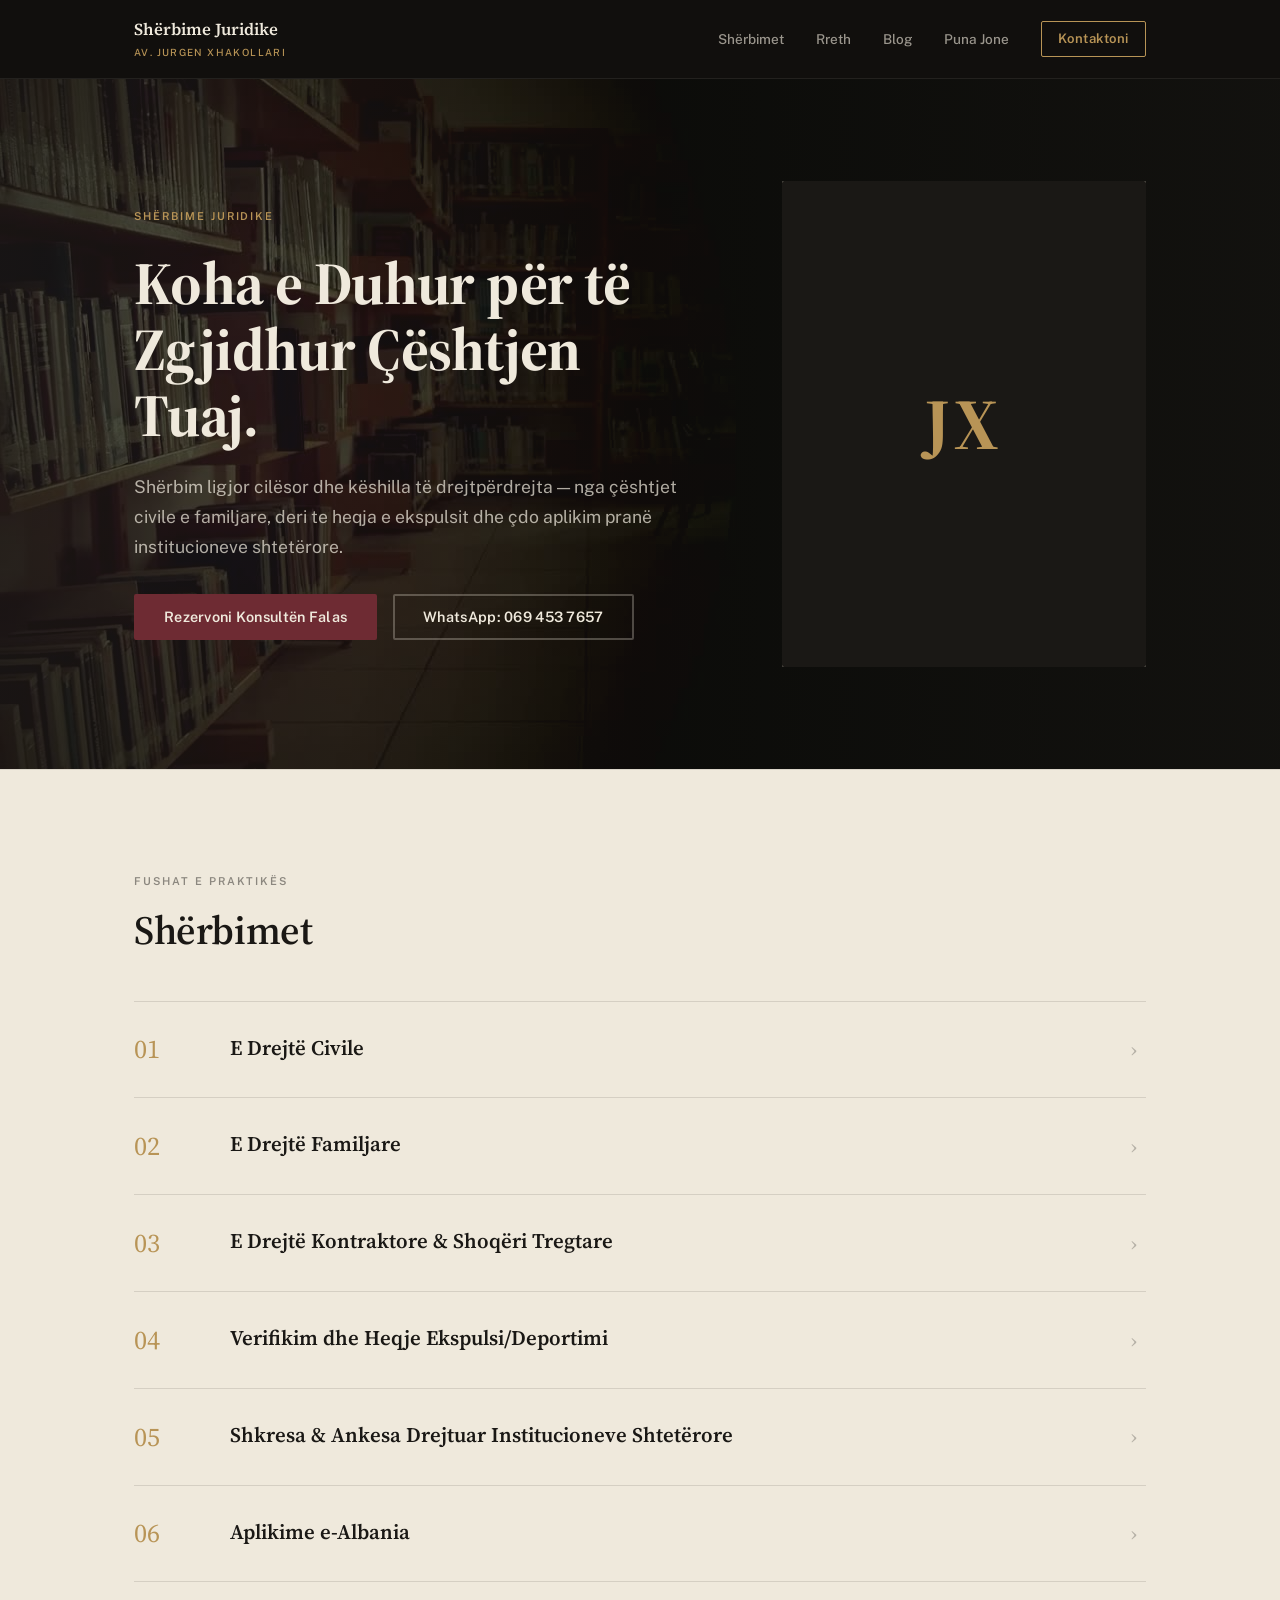
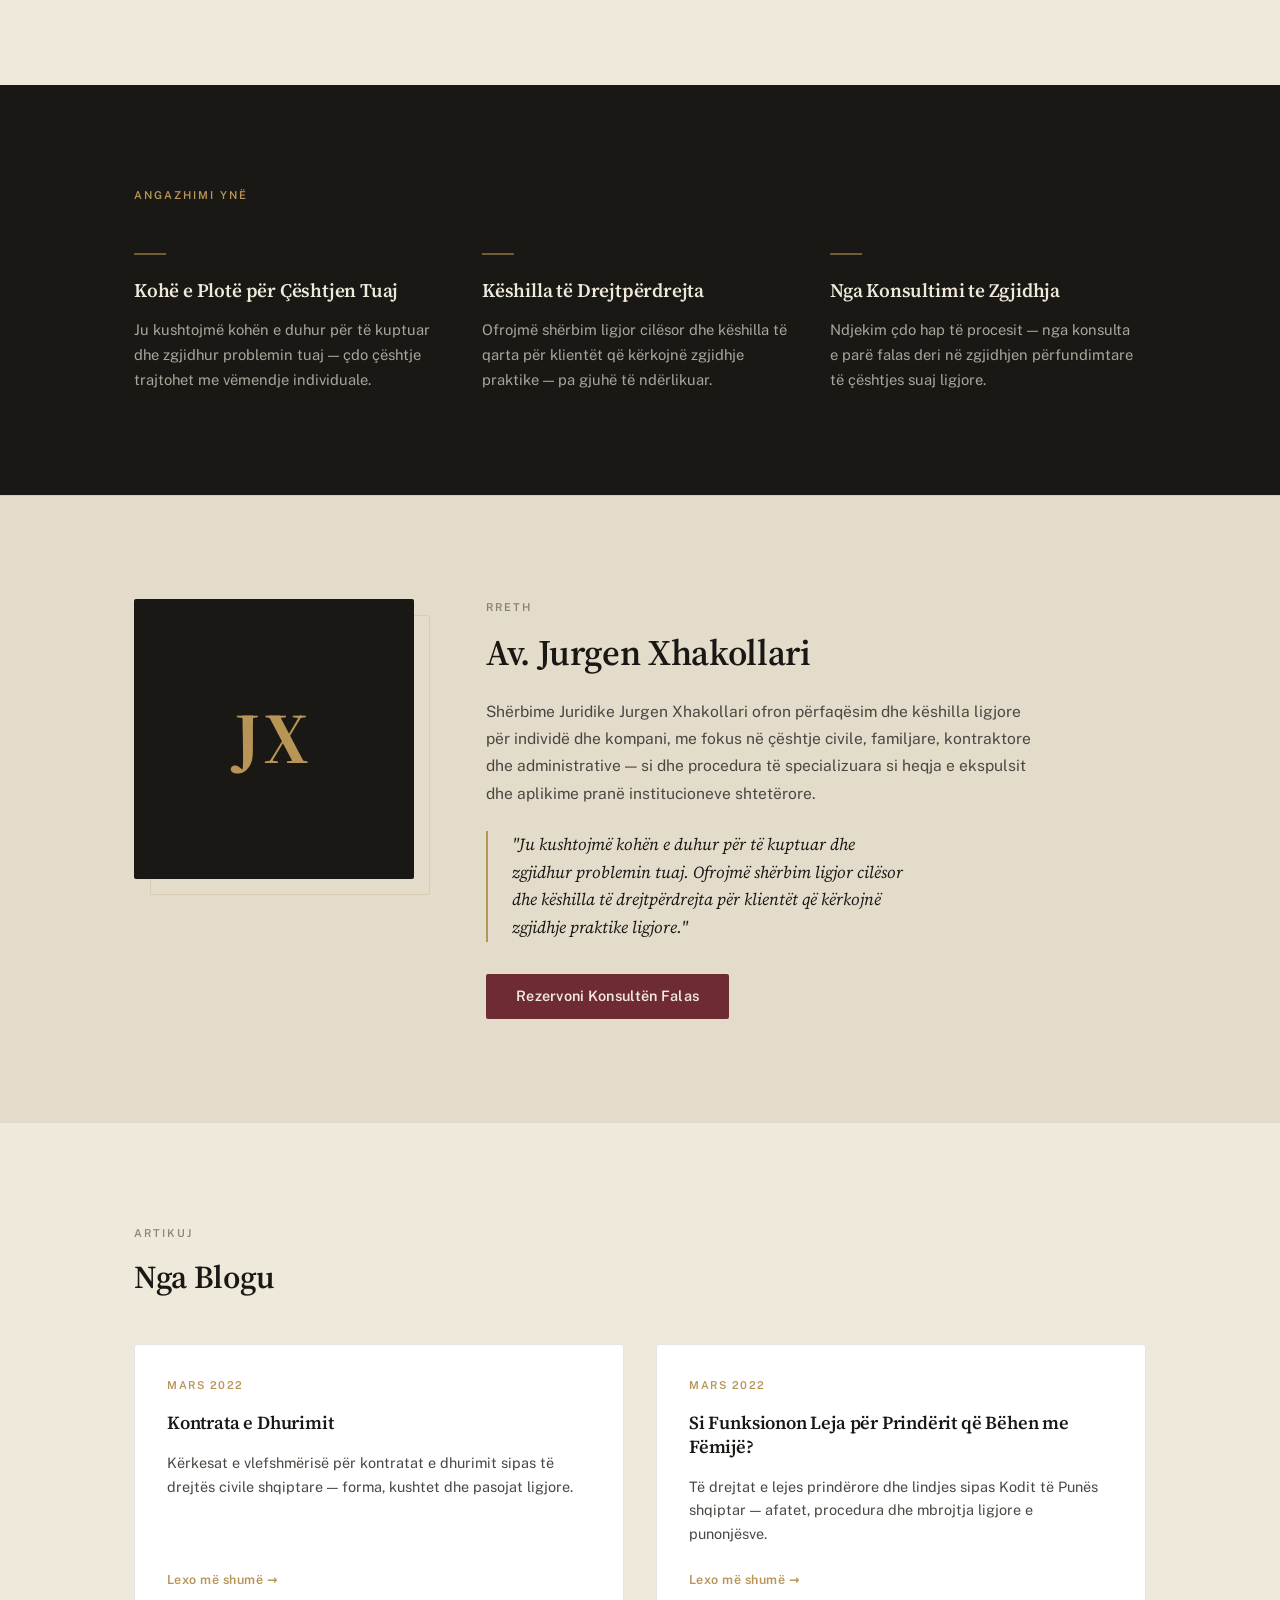
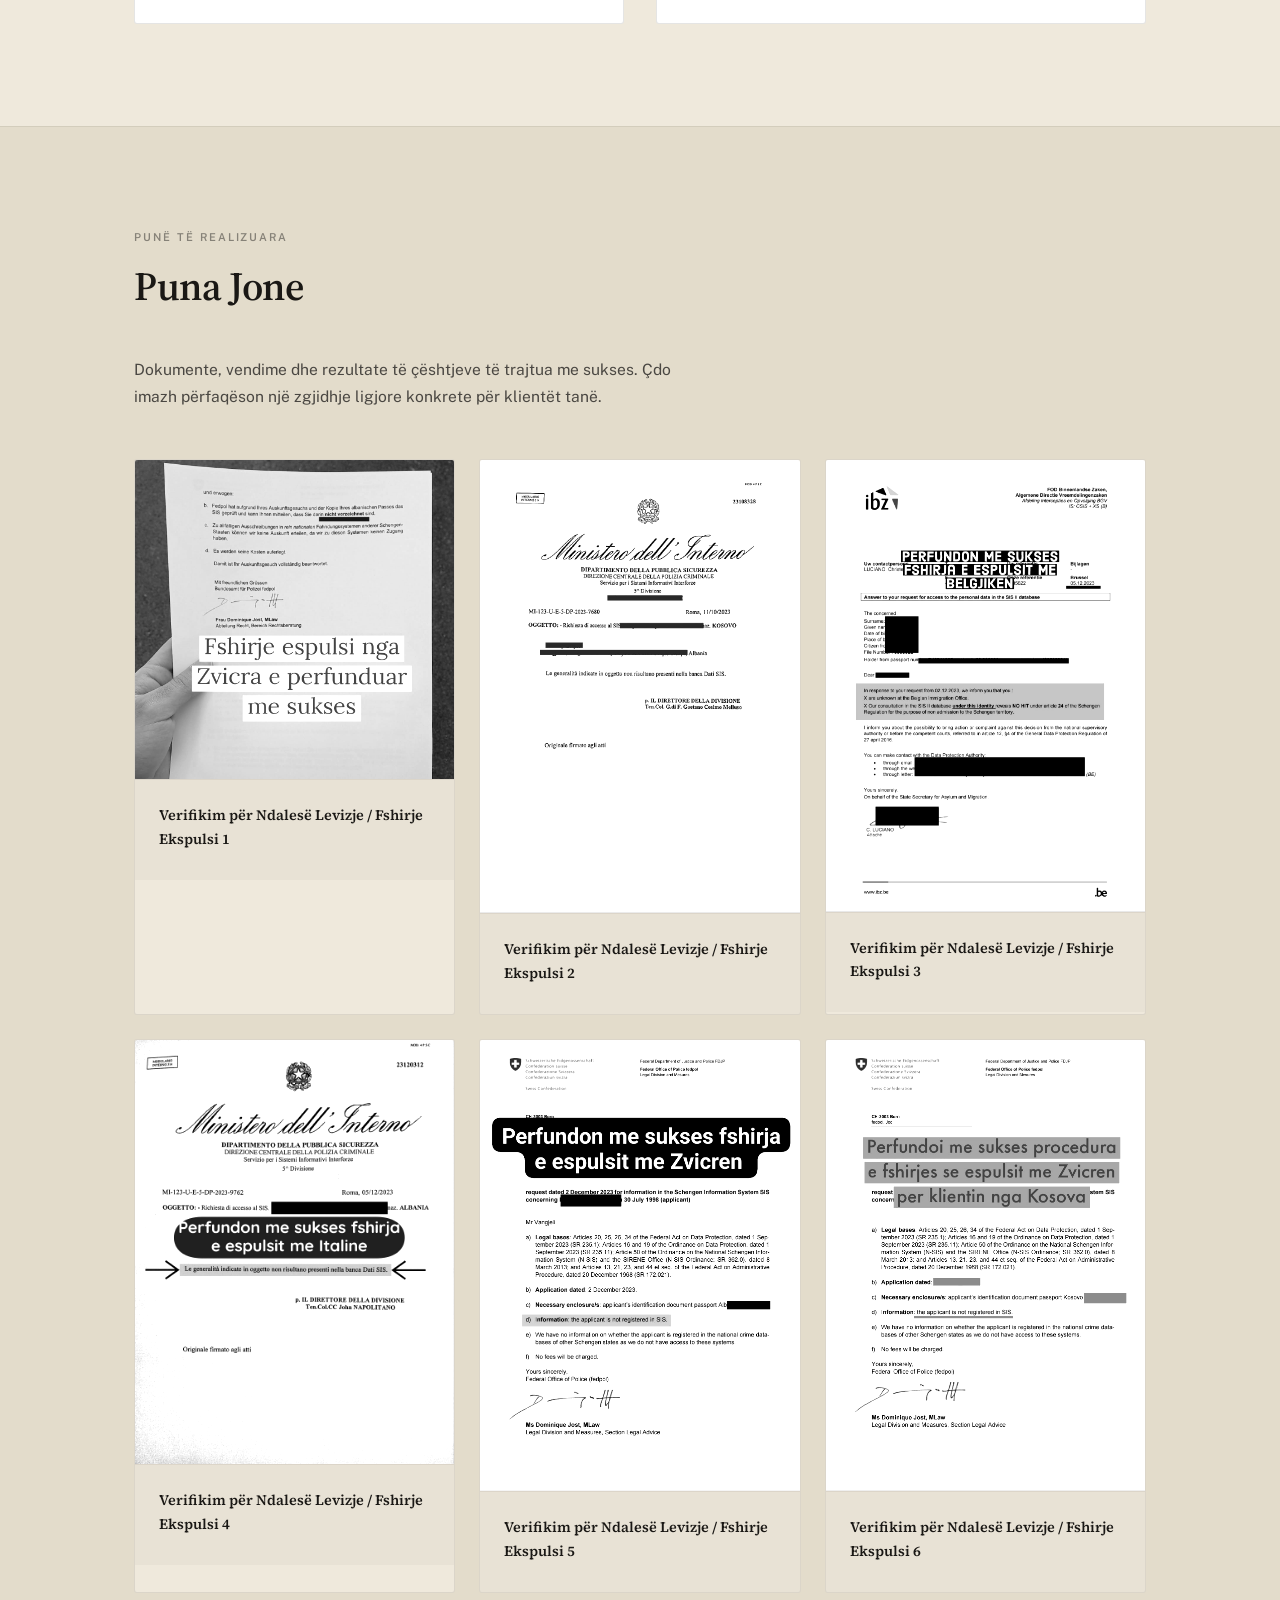
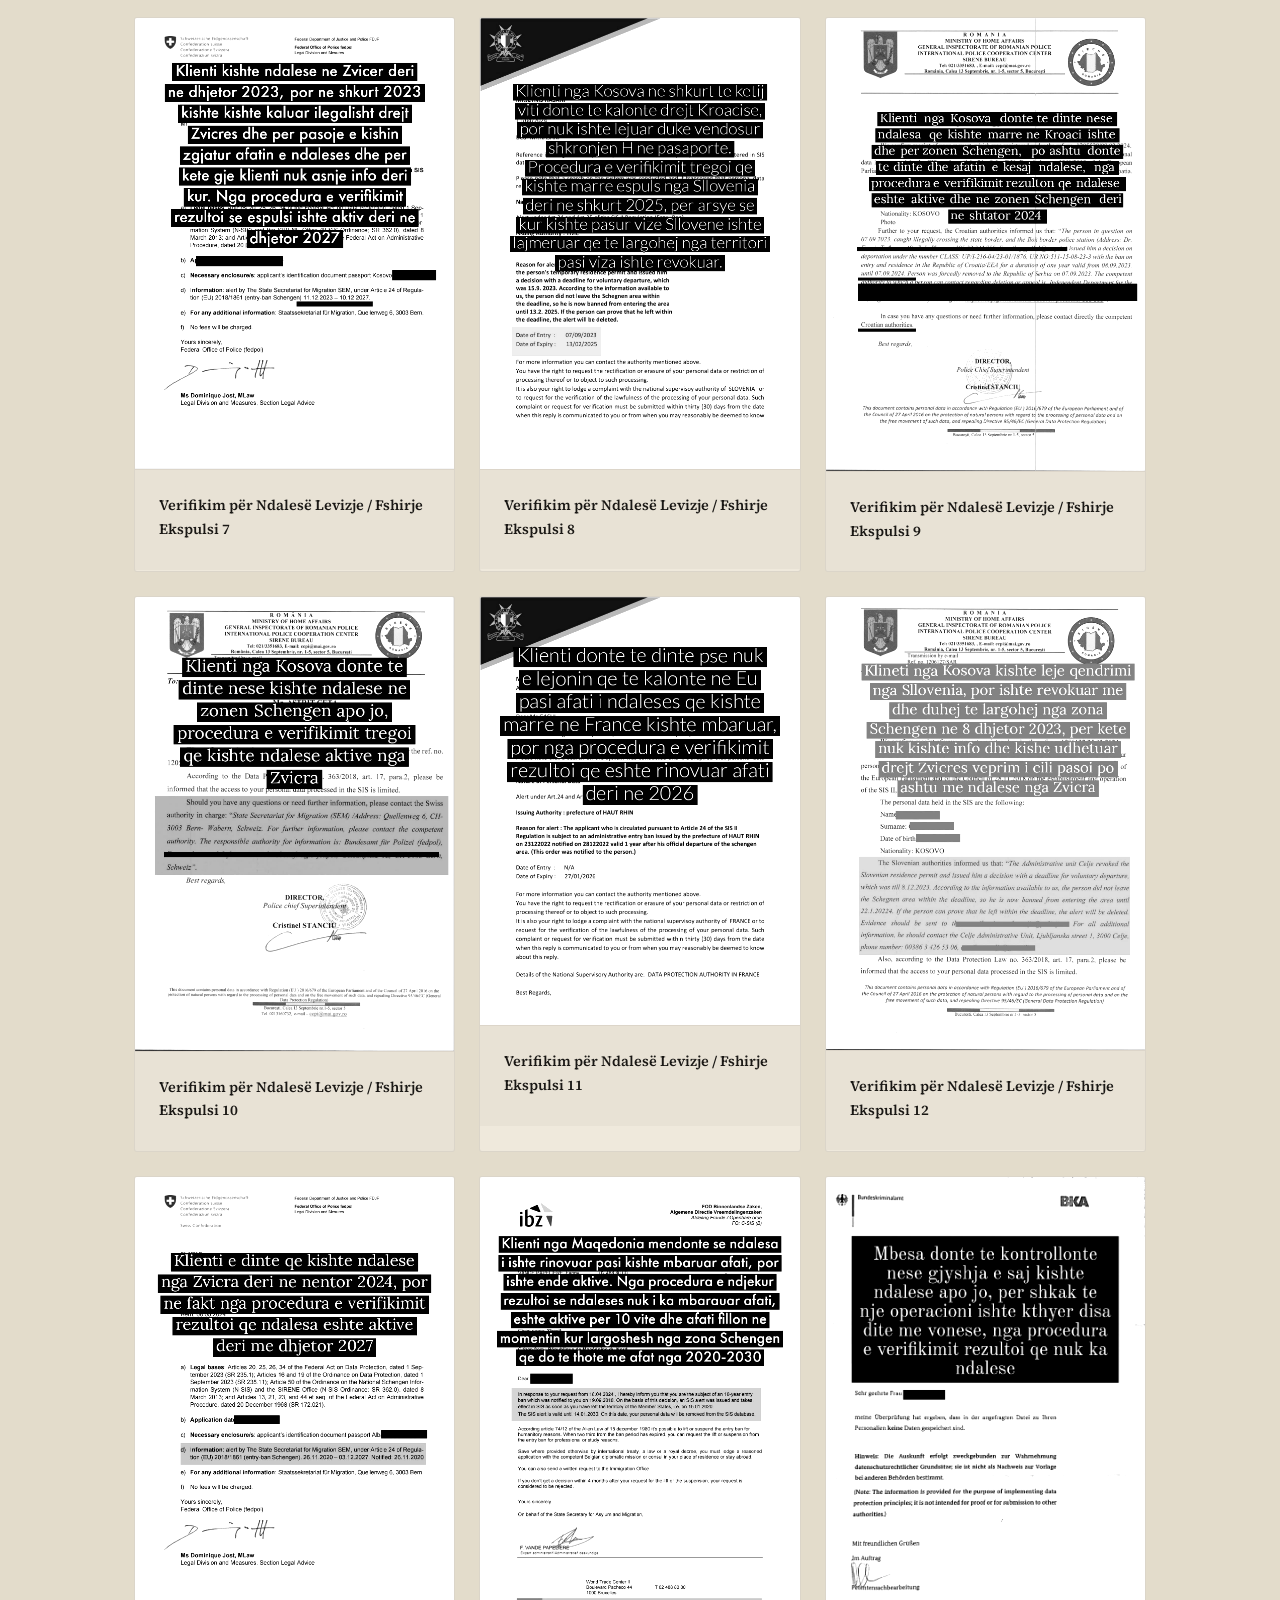
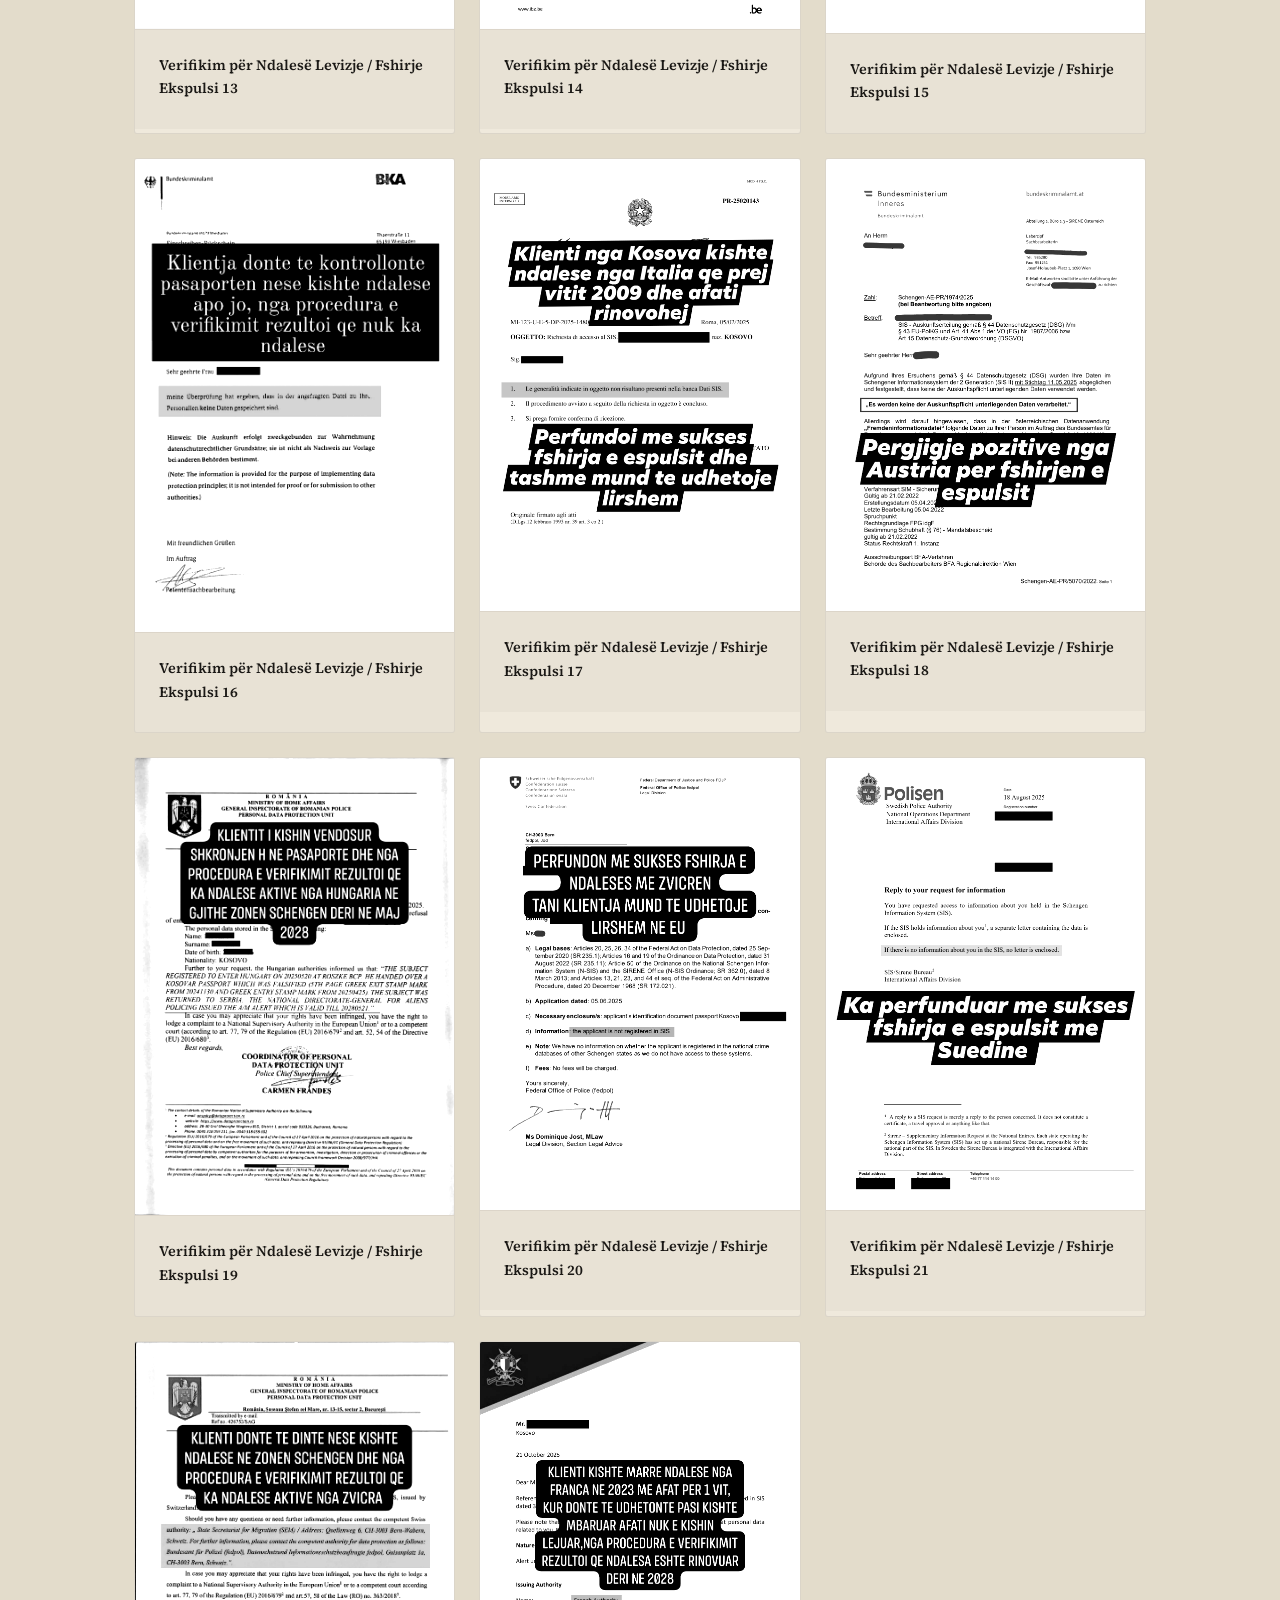
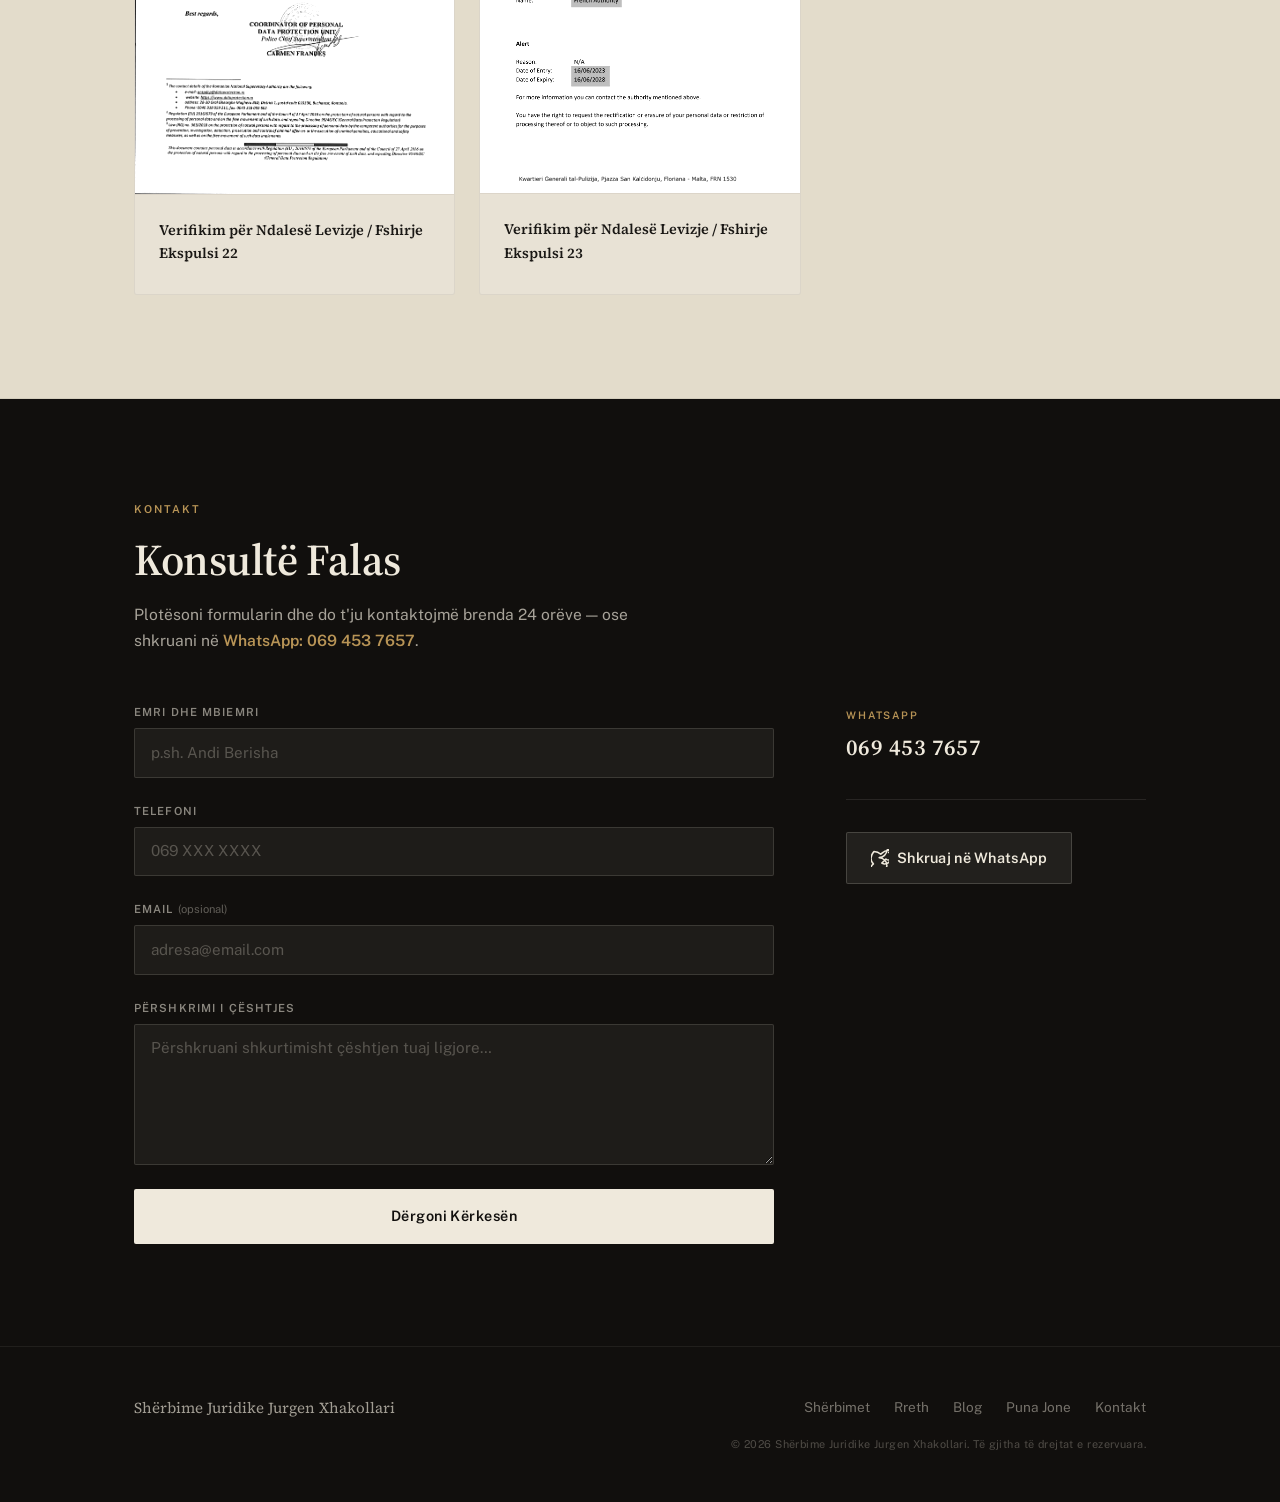
==== commit bf61f379: "Replace phone links with WhatsApp links with pre-filled message" ====
--- a/index.html
+++ b/index.html
@@ -44,7 +44,7 @@
         <p class="hero-sub">Shërbim ligjor cilësor dhe këshilla të drejtpërdrejta — nga çështjet civile e familjare, deri te heqja e ekspulsit dhe çdo aplikim pranë institucioneve shtetërore.</p>
         <div class="hero-actions">
           <a href="#kontakt" class="btn btn-primary">Rezervoni Konsultën Falas</a>
-          <a href="tel:0694537657" class="btn btn-outline">Telefononi: 069 453 7657</a>
+          <a href="https://wa.me/355694537657?text=P%C3%ABrsh%C3%ABndetje" class="btn btn-outline" target="_blank" rel="noopener">WhatsApp: 069 453 7657</a>
         </div>
       </div>
 
@@ -285,7 +285,7 @@
     <div class="content-wrap">
       <p class="eyebrow">KONTAKT</p>
       <h2 id="contact-heading">Konsultë Falas</h2>
-      <p class="contact-intro">Plotësoni formularin dhe do t'ju kontaktojmë brenda 24 orëve — ose telefononi direkt në <a href="tel:0694537657" class="contact-intro-link">069 453 7657</a>.</p>
+      <p class="contact-intro">Plotësoni formularin dhe do t'ju kontaktojmë brenda 24 orëve — ose shkruani në <a href="https://wa.me/355694537657?text=P%C3%ABrsh%C3%ABndetje" class="contact-intro-link" target="_blank" rel="noopener">WhatsApp: 069 453 7657</a>.</p>
 
       <div class="contact-grid">
 
@@ -315,17 +315,17 @@
 
         <div class="contact-info">
           <div class="contact-item">
-            <span class="contact-label">TELEFON</span>
-            <a href="tel:0694537657" class="contact-phone">069 453 7657</a>
+            <span class="contact-label">WHATSAPP</span>
+            <a href="https://wa.me/355694537657?text=P%C3%ABrsh%C3%ABndetje" class="contact-phone" target="_blank" rel="noopener">069 453 7657</a>
           </div>
           <!-- [PLACEHOLDER: email — readable on his Kontakt page in a real browser; add once confirmed] -->
           <!-- [PLACEHOLDER: address / city — not published on his current site; confirm with client] -->
           <hr class="contact-rule" aria-hidden="true" />
-          <a href="tel:0694537657" class="btn-call">
+          <a href="https://wa.me/355694537657?text=P%C3%ABrsh%C3%ABndetje" class="btn-call" target="_blank" rel="noopener">
             <svg width="18" height="18" viewBox="0 0 18 18" fill="none" aria-hidden="true" focusable="false">
-              <path d="M3 3h3l1.5 4L6 8.5a10.5 10.5 0 0 0 3.5 3.5L11 10.5l4 1.5v3a1 1 0 0 1-1 1A15 15 0 0 1 2 4a1 1 0 0 1 1-1z" stroke="currentColor" stroke-width="1.5" stroke-linecap="round" stroke-linejoin="round"/>
+              <path d="M17.5 1.5c-2.5 0-4.8.9-6.5 2.6l-1.2 1.2c-1.8-1.8-4.2-2.9-6.8-2.9C3.2 2.4 0 5.6 0 9.2c0 2.2.9 4.2 2.4 5.7l-1.4 1.4C.4 17.1 0 18.3 0 19.5c0 3.4 2.8 6.2 6.2 6.2h.2c.8 0 1.6-.2 2.3-.5l4.4-4.4c.9.9 2 .9 3 0l-1.4-1.4c.7-.8 1.2-1.8 1.2-2.9 0-4.3-3.4-7.8-7.7-7.8v-.2c4.1 0 7.5-3.2 7.7-7.3l1.2-1.2c1.7 1.7 4 2.6 6.5 2.6 3.4 0 6.2-2.8 6.2-6.2 0-.8-.1-1.6-.2-2.3H19.5c.8 0 1.6-.4 2-1.1.4-.7.5-1.5.5-2.3v-.2c0-3.4-2.8-6.2-6.2-6.2zM17.5 3.5c2.1 0 3.8 1.7 3.8 3.8 0 2.1-1.7 3.8-3.8 3.8-1 0-1.9-.4-2.6-1.1l-4.1 4.1c.9.5 1.9.8 3 .8 3.3 0 6-2.7 6-6 0-1.1-.3-2.1-.8-3l4.1-4.1c.7.7 1.1 1.6 1.1 2.6z" stroke="currentColor" stroke-width="1.5" stroke-linecap="round" stroke-linejoin="round"/>
             </svg>
-            Telefononi Tani
+            Shkruaj në WhatsApp
           </a>
         </div>
 
@@ -350,11 +350,11 @@
 
   <!-- STICKY MOBILE BAR -->
   <div class="mobile-bar" role="complementary" aria-label="Kontakt i shpejtë">
-    <a href="tel:0694537657" class="mobile-btn mobile-btn-call" aria-label="Telefononi 069 453 7657">
+    <a href="https://wa.me/355694537657?text=P%C3%ABrsh%C3%ABndetje" class="mobile-btn mobile-btn-call" aria-label="WhatsApp 069 453 7657" target="_blank" rel="noopener">
       <svg width="18" height="18" viewBox="0 0 18 18" fill="none" aria-hidden="true">
-        <path d="M3 3h3l1.5 4L6 8.5a10.5 10.5 0 0 0 3.5 3.5L11 10.5l4 1.5v3a1 1 0 0 1-1 1A15 15 0 0 1 2 4a1 1 0 0 1 1-1z" stroke="currentColor" stroke-width="1.5" stroke-linecap="round" stroke-linejoin="round"/>
+        <path d="M17.5 1.5c-2.5 0-4.8.9-6.5 2.6l-1.2 1.2c-1.8-1.8-4.2-2.9-6.8-2.9C3.2 2.4 0 5.6 0 9.2c0 2.2.9 4.2 2.4 5.7l-1.4 1.4C.4 17.1 0 18.3 0 19.5c0 3.4 2.8 6.2 6.2 6.2h.2c.8 0 1.6-.2 2.3-.5l4.4-4.4c.9.9 2 .9 3 0l-1.4-1.4c.7-.8 1.2-1.8 1.2-2.9 0-4.3-3.4-7.8-7.7-7.8v-.2c4.1 0 7.5-3.2 7.7-7.3l1.2-1.2c1.7 1.7 4 2.6 6.5 2.6 3.4 0 6.2-2.8 6.2-6.2 0-.8-.1-1.6-.2-2.3H19.5c.8 0 1.6-.4 2-1.1.4-.7.5-1.5.5-2.3v-.2c0-3.4-2.8-6.2-6.2-6.2zM17.5 3.5c2.1 0 3.8 1.7 3.8 3.8 0 2.1-1.7 3.8-3.8 3.8-1 0-1.9-.4-2.6-1.1l-4.1 4.1c.9.5 1.9.8 3 .8 3.3 0 6-2.7 6-6 0-1.1-.3-2.1-.8-3l4.1-4.1c.7.7 1.1 1.6 1.1 2.6z" stroke="currentColor" stroke-width="1.5" stroke-linecap="round" stroke-linejoin="round"/>
       </svg>
-      <span>Telefononi</span>
+      <span>WhatsApp</span>
     </a>
     <a href="#kontakt" class="mobile-btn mobile-btn-consult">Konsultë Falas</a>
   </div>
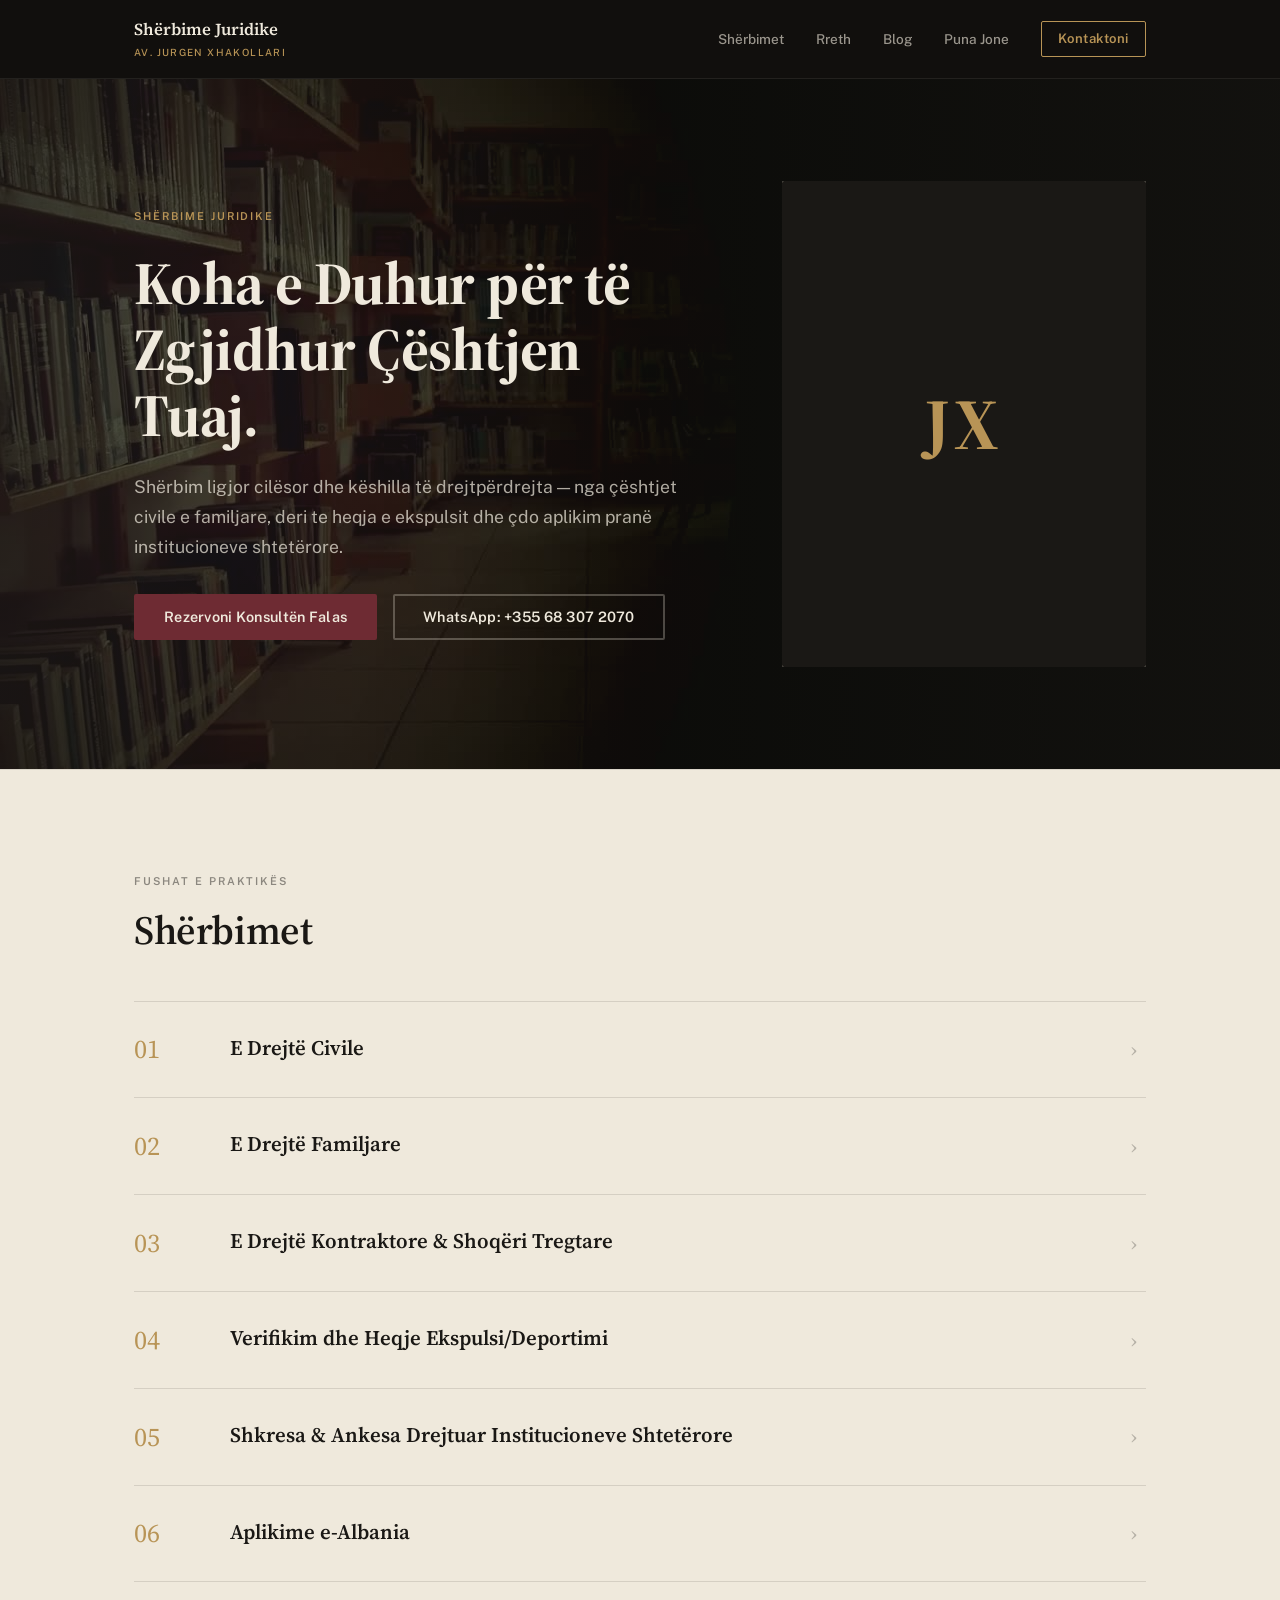
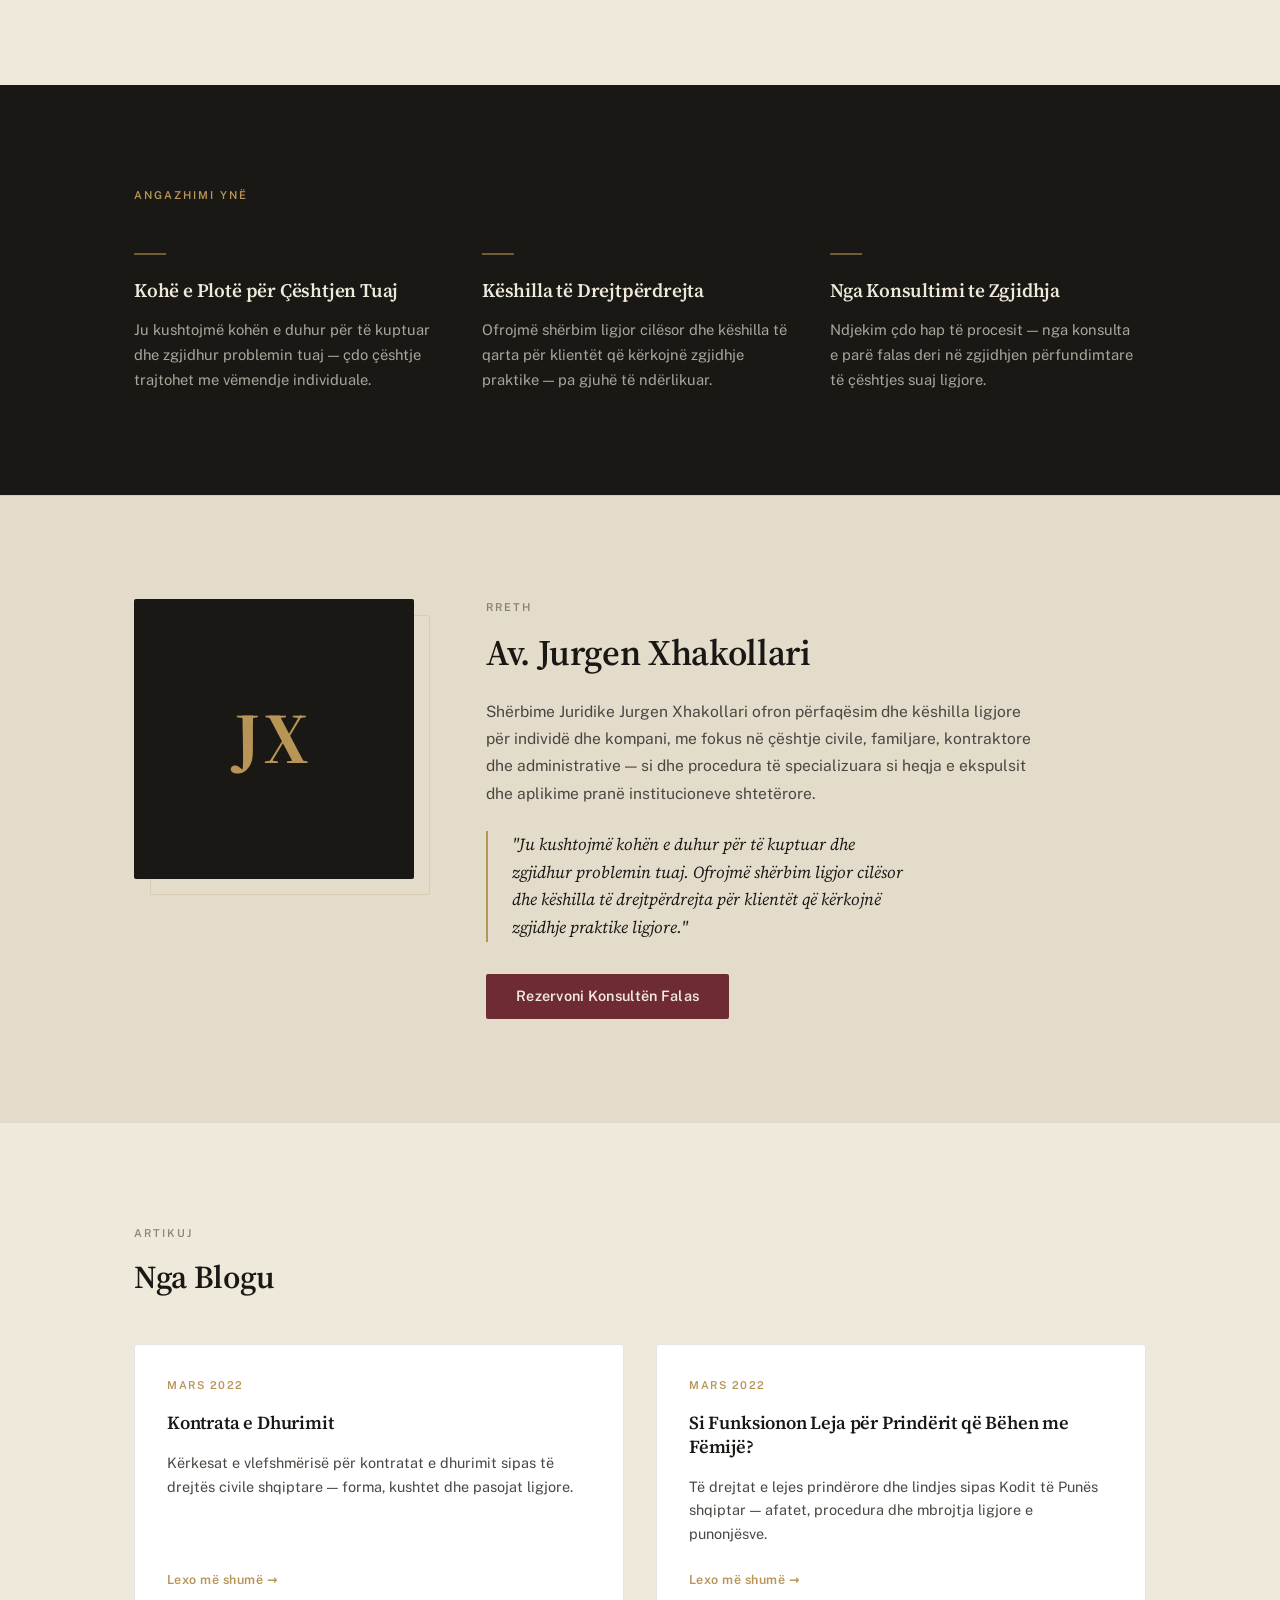
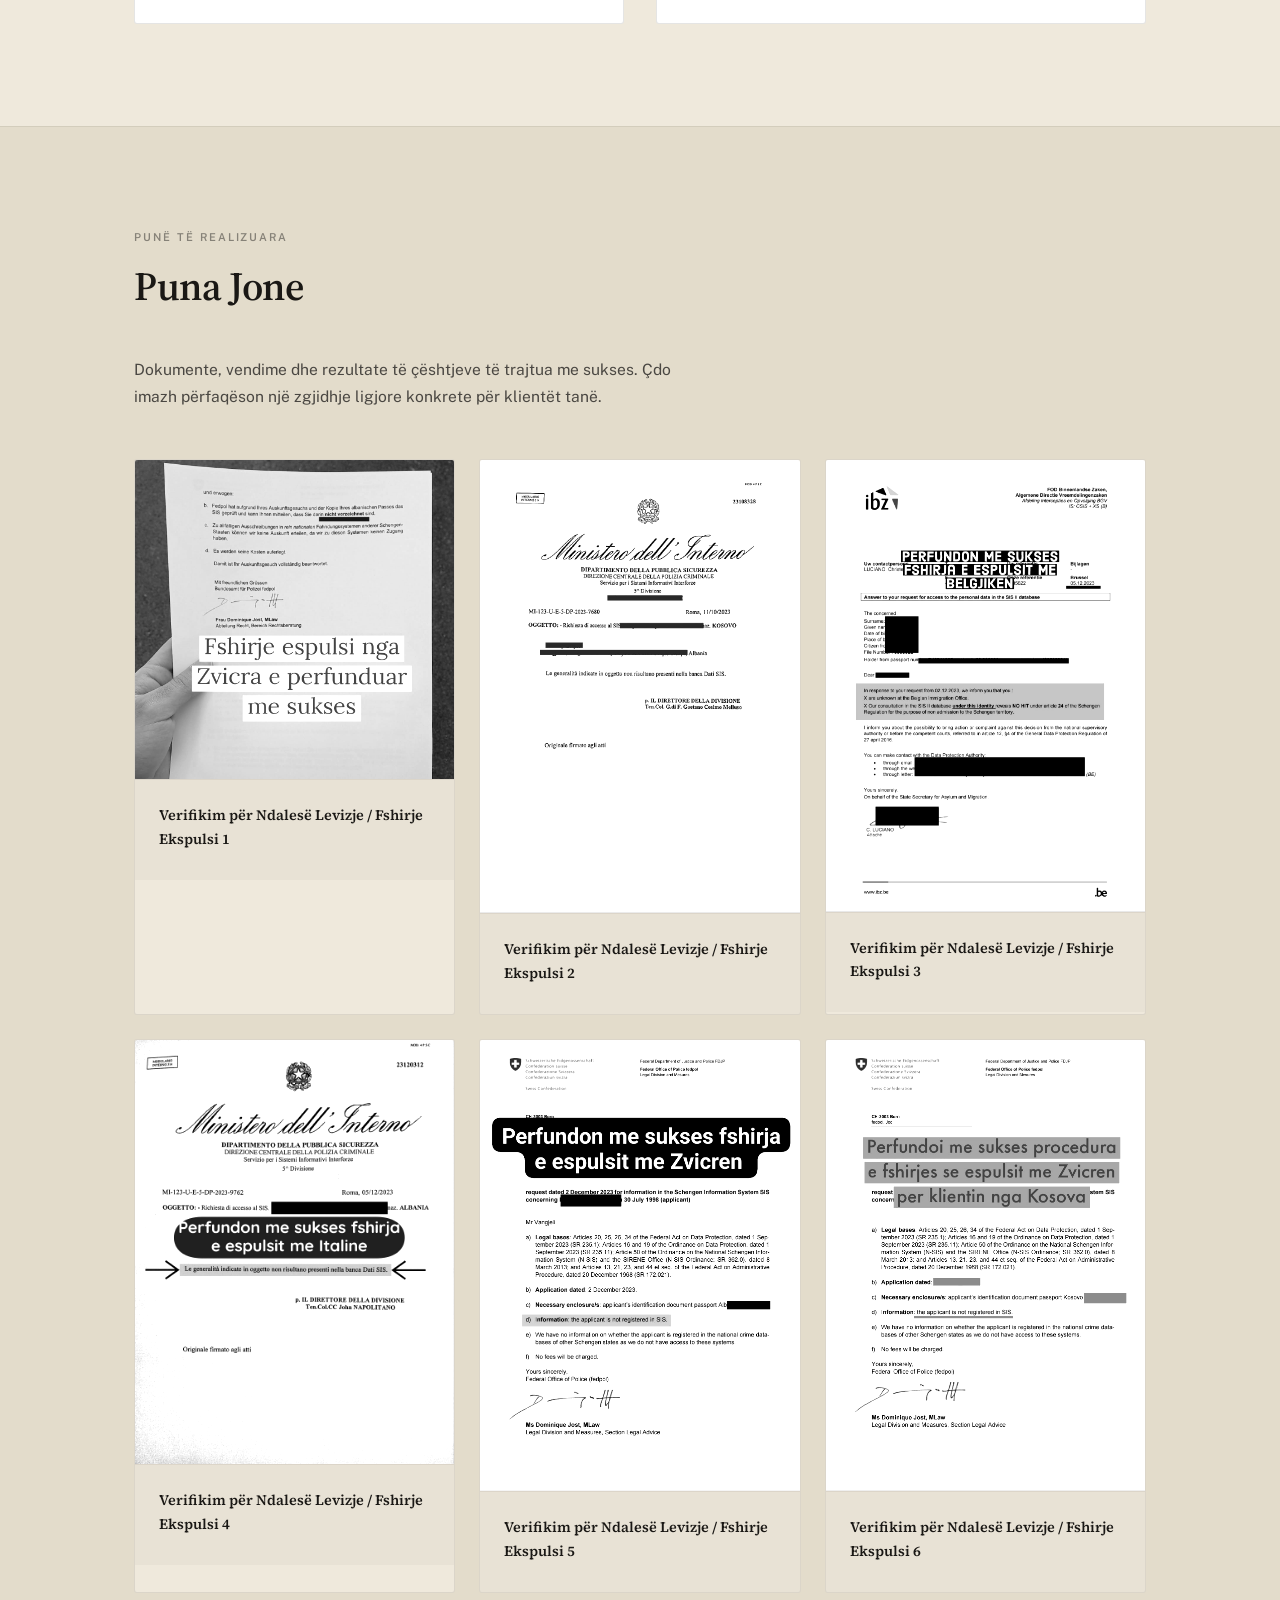
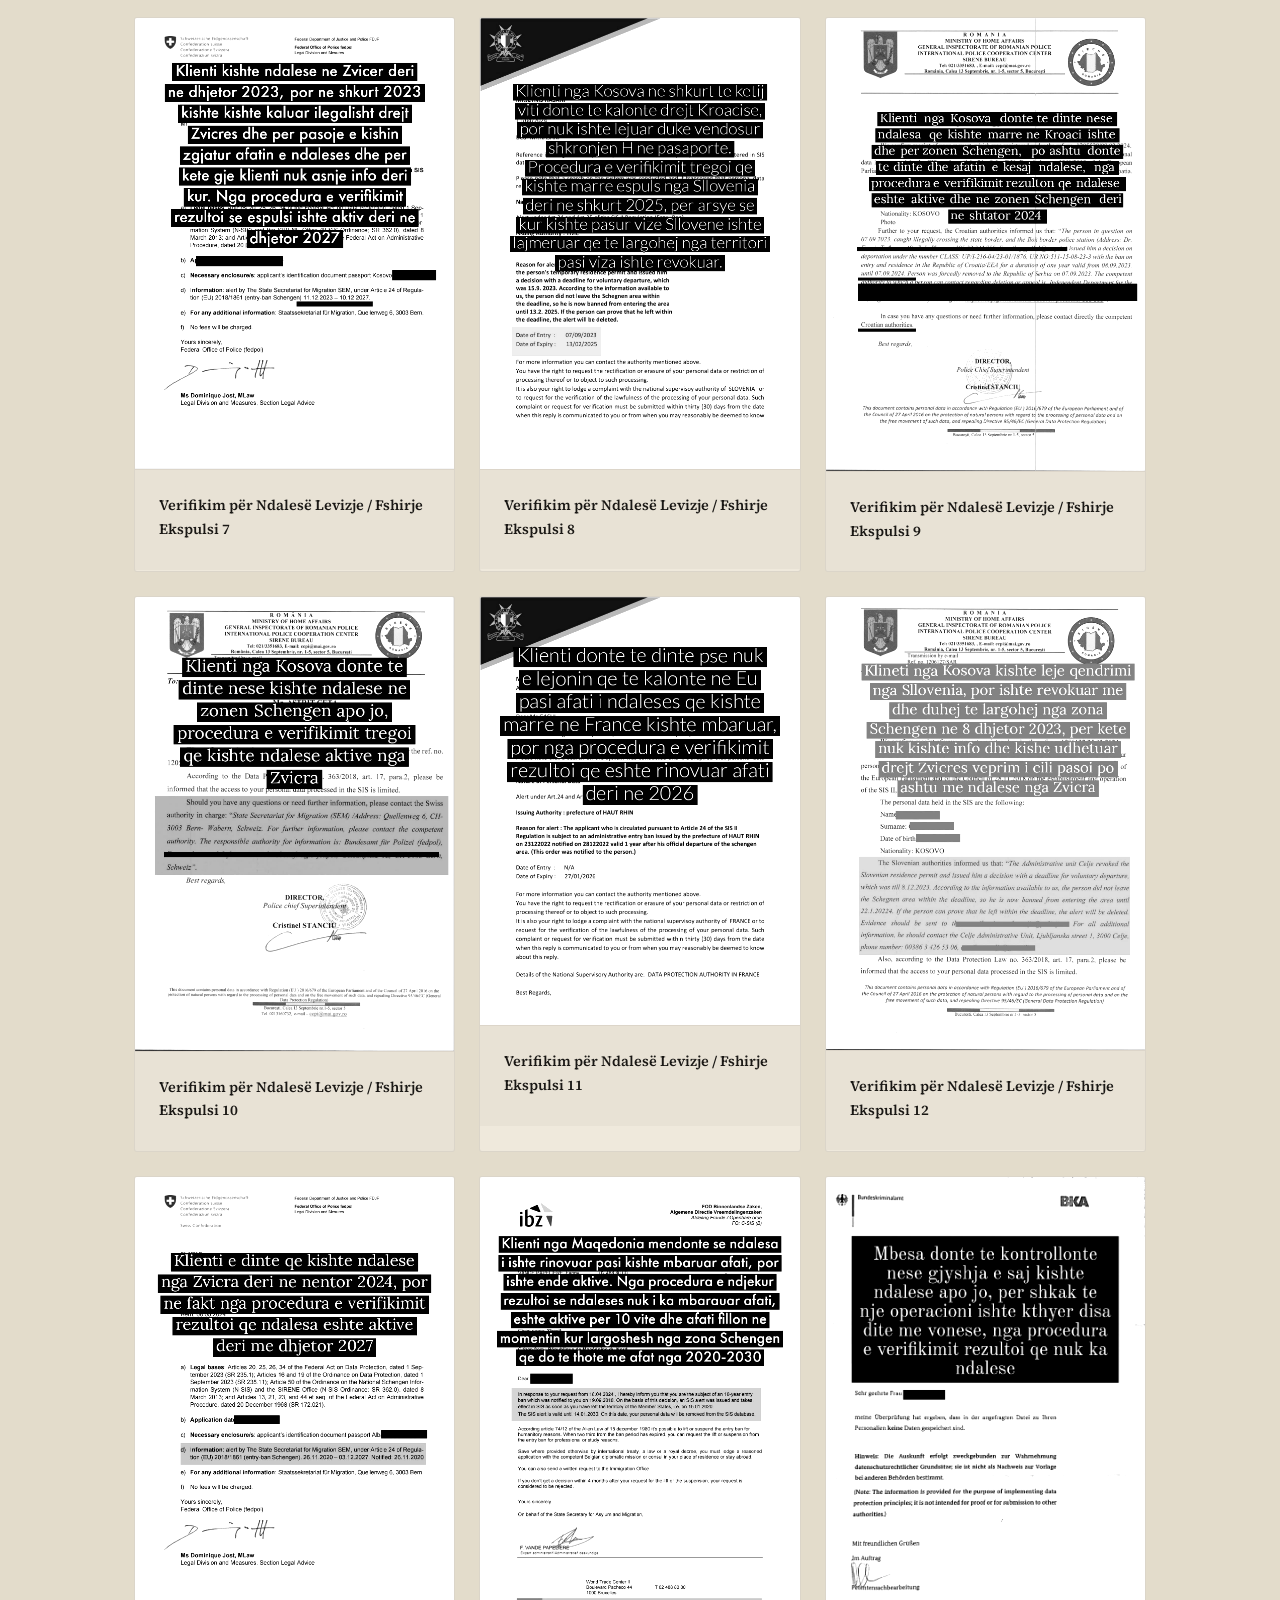
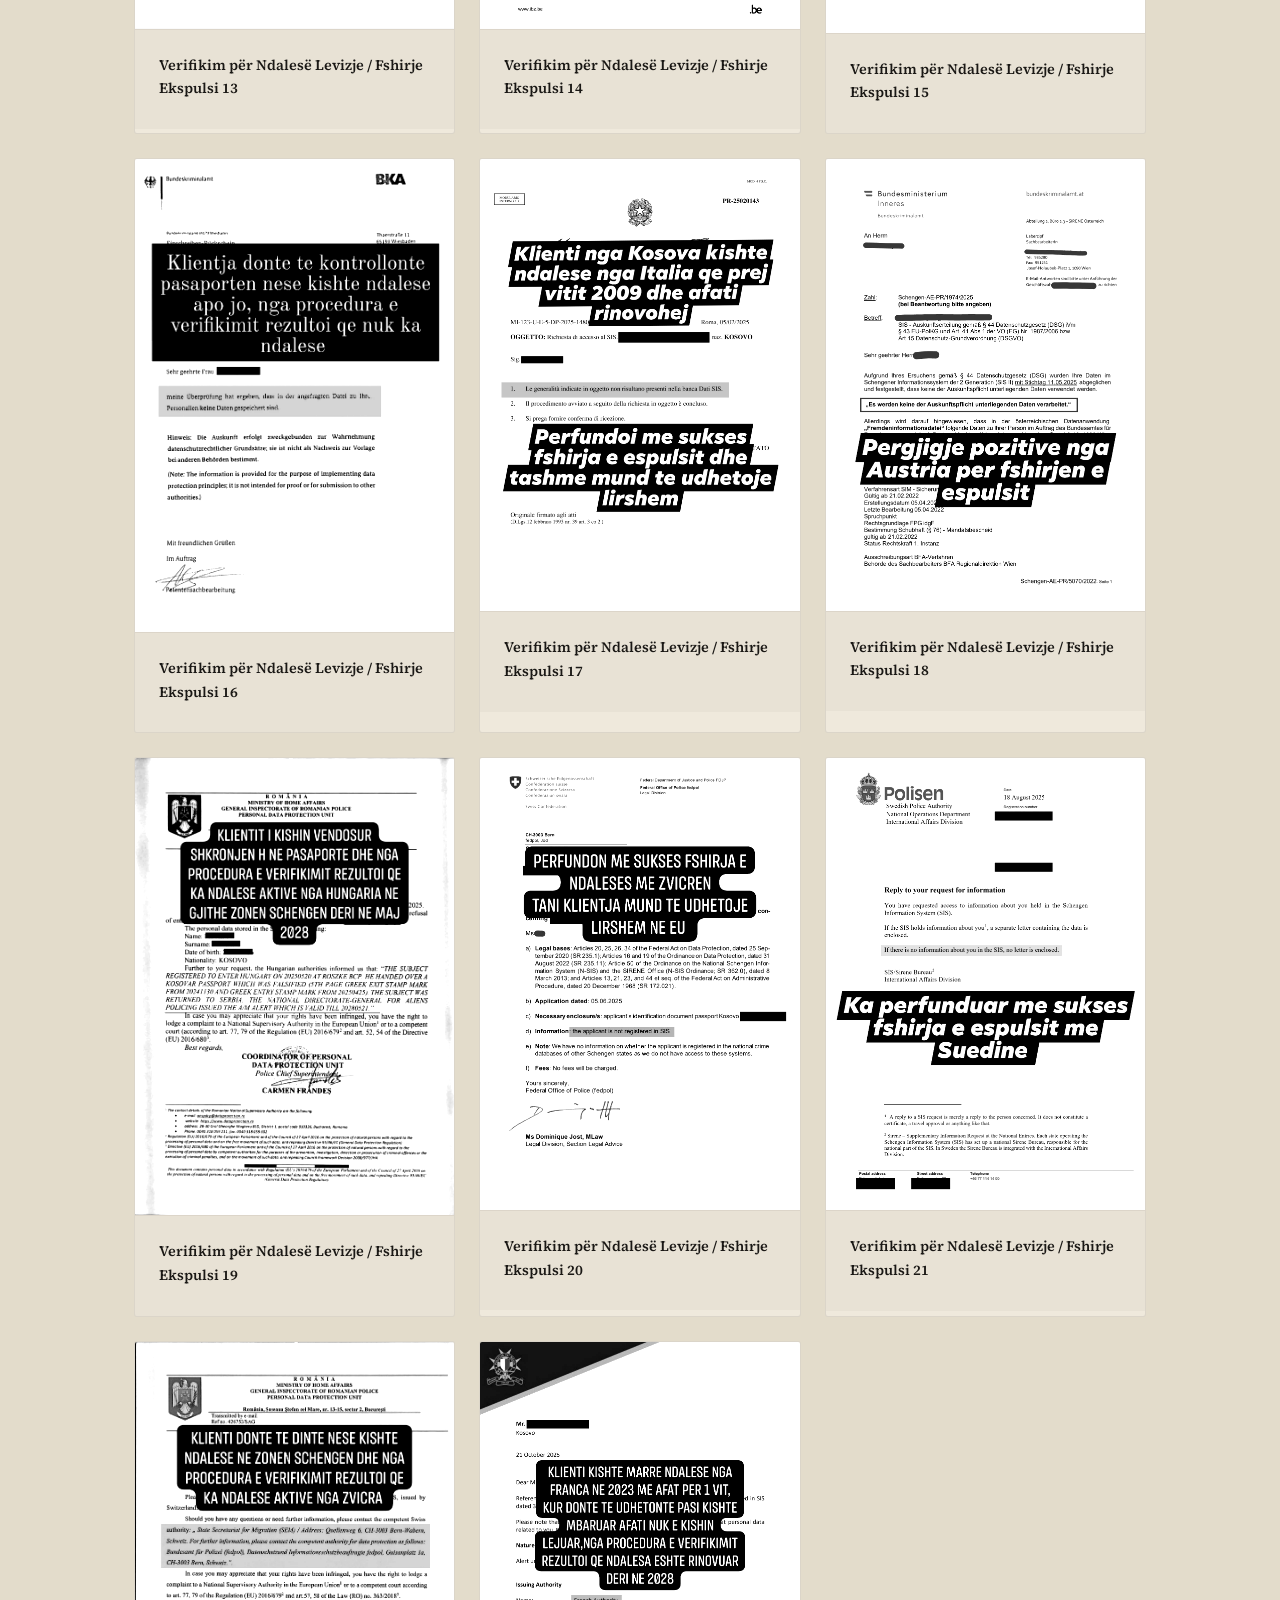
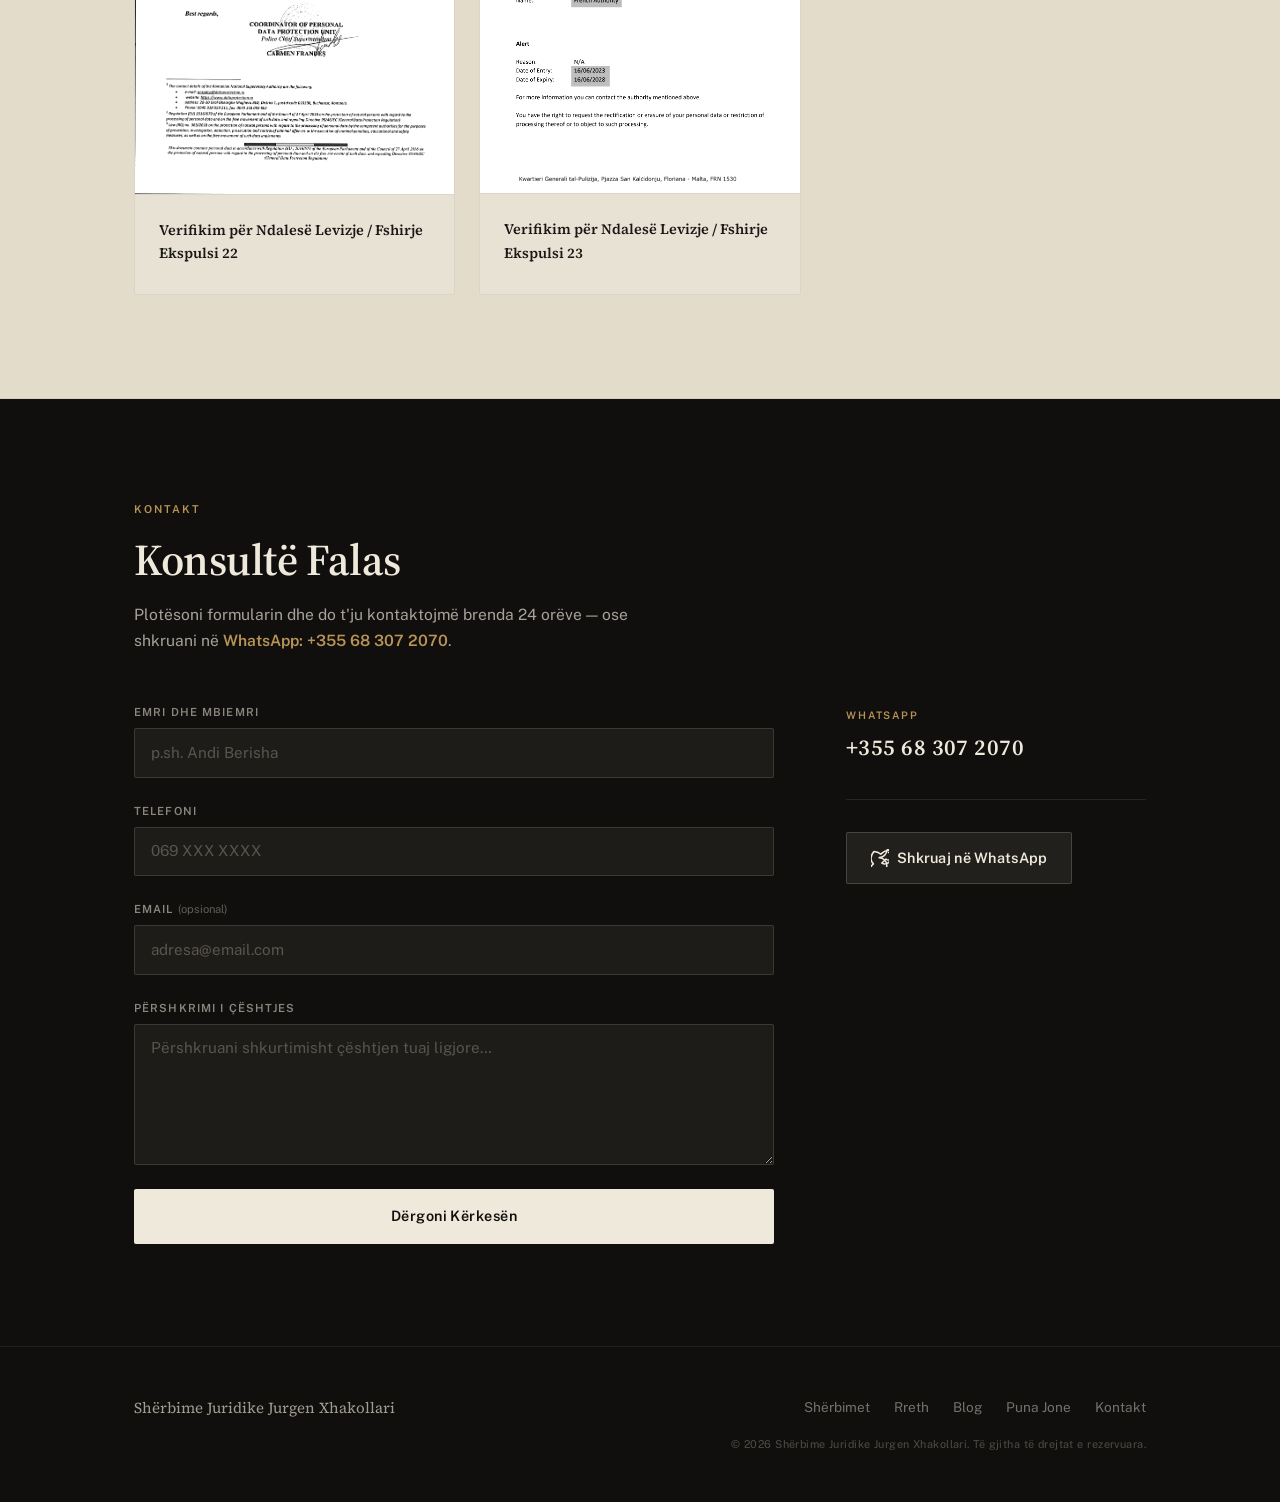
==== commit 544a1b5f: "Update phone number to +355 68 307 2070" ====
--- a/index.html
+++ b/index.html
@@ -4,7 +4,7 @@
   <meta charset="UTF-8" />
   <meta name="viewport" content="width=device-width, initial-scale=1.0" />
   <title>Shërbime Juridike — Av. Jurgen Xhakollari</title>
-  <meta name="description" content="Shërbim ligjor cilësor dhe këshilla të drejtpërdrejta — E Drejtë Civile, Familjare, Kontraktore, Heqje Ekspulsi dhe Aplikime e-Albania. Konsultë falas: 069 453 7657." />
+  <meta name="description" content="Shërbim ligjor cilësor dhe këshilla të drejtpërdrejta — E Drejtë Civile, Familjare, Kontraktore, Heqje Ekspulsi dhe Aplikime e-Albania. Konsultë falas: +355 68 307 2070." />
   <link rel="preconnect" href="https://fonts.googleapis.com" />
   <link rel="preconnect" href="https://fonts.gstatic.com" crossorigin />
   <link href="https://fonts.googleapis.com/css2?family=Source+Serif+4:ital,opsz,wght@0,8..60,400;0,8..60,600;0,8..60,700;1,8..60,400;1,8..60,600&family=Public+Sans:ital,wght@0,300;0,400;0,500;0,600;1,400&display=swap" rel="stylesheet" />
@@ -44,7 +44,7 @@
         <p class="hero-sub">Shërbim ligjor cilësor dhe këshilla të drejtpërdrejta — nga çështjet civile e familjare, deri te heqja e ekspulsit dhe çdo aplikim pranë institucioneve shtetërore.</p>
         <div class="hero-actions">
           <a href="#kontakt" class="btn btn-primary">Rezervoni Konsultën Falas</a>
-          <a href="https://wa.me/355694537657?text=P%C3%ABrsh%C3%ABndetje" class="btn btn-outline" target="_blank" rel="noopener">WhatsApp: 069 453 7657</a>
+          <a href="https://wa.me/355683072070?text=P%C3%ABrsh%C3%ABndetje" class="btn btn-outline" target="_blank" rel="noopener">WhatsApp: +355 68 307 2070</a>
         </div>
       </div>
 
@@ -285,7 +285,7 @@
     <div class="content-wrap">
       <p class="eyebrow">KONTAKT</p>
       <h2 id="contact-heading">Konsultë Falas</h2>
-      <p class="contact-intro">Plotësoni formularin dhe do t'ju kontaktojmë brenda 24 orëve — ose shkruani në <a href="https://wa.me/355694537657?text=P%C3%ABrsh%C3%ABndetje" class="contact-intro-link" target="_blank" rel="noopener">WhatsApp: 069 453 7657</a>.</p>
+      <p class="contact-intro">Plotësoni formularin dhe do t'ju kontaktojmë brenda 24 orëve — ose shkruani në <a href="https://wa.me/355683072070?text=P%C3%ABrsh%C3%ABndetje" class="contact-intro-link" target="_blank" rel="noopener">WhatsApp: +355 68 307 2070</a>.</p>
 
       <div class="contact-grid">
 
@@ -316,12 +316,12 @@
         <div class="contact-info">
           <div class="contact-item">
             <span class="contact-label">WHATSAPP</span>
-            <a href="https://wa.me/355694537657?text=P%C3%ABrsh%C3%ABndetje" class="contact-phone" target="_blank" rel="noopener">069 453 7657</a>
+            <a href="https://wa.me/355683072070?text=P%C3%ABrsh%C3%ABndetje" class="contact-phone" target="_blank" rel="noopener">+355 68 307 2070</a>
           </div>
           <!-- [PLACEHOLDER: email — readable on his Kontakt page in a real browser; add once confirmed] -->
           <!-- [PLACEHOLDER: address / city — not published on his current site; confirm with client] -->
           <hr class="contact-rule" aria-hidden="true" />
-          <a href="https://wa.me/355694537657?text=P%C3%ABrsh%C3%ABndetje" class="btn-call" target="_blank" rel="noopener">
+          <a href="https://wa.me/355683072070?text=P%C3%ABrsh%C3%ABndetje" class="btn-call" target="_blank" rel="noopener">
             <svg width="18" height="18" viewBox="0 0 18 18" fill="none" aria-hidden="true" focusable="false">
               <path d="M17.5 1.5c-2.5 0-4.8.9-6.5 2.6l-1.2 1.2c-1.8-1.8-4.2-2.9-6.8-2.9C3.2 2.4 0 5.6 0 9.2c0 2.2.9 4.2 2.4 5.7l-1.4 1.4C.4 17.1 0 18.3 0 19.5c0 3.4 2.8 6.2 6.2 6.2h.2c.8 0 1.6-.2 2.3-.5l4.4-4.4c.9.9 2 .9 3 0l-1.4-1.4c.7-.8 1.2-1.8 1.2-2.9 0-4.3-3.4-7.8-7.7-7.8v-.2c4.1 0 7.5-3.2 7.7-7.3l1.2-1.2c1.7 1.7 4 2.6 6.5 2.6 3.4 0 6.2-2.8 6.2-6.2 0-.8-.1-1.6-.2-2.3H19.5c.8 0 1.6-.4 2-1.1.4-.7.5-1.5.5-2.3v-.2c0-3.4-2.8-6.2-6.2-6.2zM17.5 3.5c2.1 0 3.8 1.7 3.8 3.8 0 2.1-1.7 3.8-3.8 3.8-1 0-1.9-.4-2.6-1.1l-4.1 4.1c.9.5 1.9.8 3 .8 3.3 0 6-2.7 6-6 0-1.1-.3-2.1-.8-3l4.1-4.1c.7.7 1.1 1.6 1.1 2.6z" stroke="currentColor" stroke-width="1.5" stroke-linecap="round" stroke-linejoin="round"/>
             </svg>
@@ -350,7 +350,7 @@
 
   <!-- STICKY MOBILE BAR -->
   <div class="mobile-bar" role="complementary" aria-label="Kontakt i shpejtë">
-    <a href="https://wa.me/355694537657?text=P%C3%ABrsh%C3%ABndetje" class="mobile-btn mobile-btn-call" aria-label="WhatsApp 069 453 7657" target="_blank" rel="noopener">
+    <a href="https://wa.me/355683072070?text=P%C3%ABrsh%C3%ABndetje" class="mobile-btn mobile-btn-call" aria-label="WhatsApp +355 68 307 2070" target="_blank" rel="noopener">
       <svg width="18" height="18" viewBox="0 0 18 18" fill="none" aria-hidden="true">
         <path d="M17.5 1.5c-2.5 0-4.8.9-6.5 2.6l-1.2 1.2c-1.8-1.8-4.2-2.9-6.8-2.9C3.2 2.4 0 5.6 0 9.2c0 2.2.9 4.2 2.4 5.7l-1.4 1.4C.4 17.1 0 18.3 0 19.5c0 3.4 2.8 6.2 6.2 6.2h.2c.8 0 1.6-.2 2.3-.5l4.4-4.4c.9.9 2 .9 3 0l-1.4-1.4c.7-.8 1.2-1.8 1.2-2.9 0-4.3-3.4-7.8-7.7-7.8v-.2c4.1 0 7.5-3.2 7.7-7.3l1.2-1.2c1.7 1.7 4 2.6 6.5 2.6 3.4 0 6.2-2.8 6.2-6.2 0-.8-.1-1.6-.2-2.3H19.5c.8 0 1.6-.4 2-1.1.4-.7.5-1.5.5-2.3v-.2c0-3.4-2.8-6.2-6.2-6.2zM17.5 3.5c2.1 0 3.8 1.7 3.8 3.8 0 2.1-1.7 3.8-3.8 3.8-1 0-1.9-.4-2.6-1.1l-4.1 4.1c.9.5 1.9.8 3 .8 3.3 0 6-2.7 6-6 0-1.1-.3-2.1-.8-3l4.1-4.1c.7.7 1.1 1.6 1.1 2.6z" stroke="currentColor" stroke-width="1.5" stroke-linecap="round" stroke-linejoin="round"/>
       </svg>
